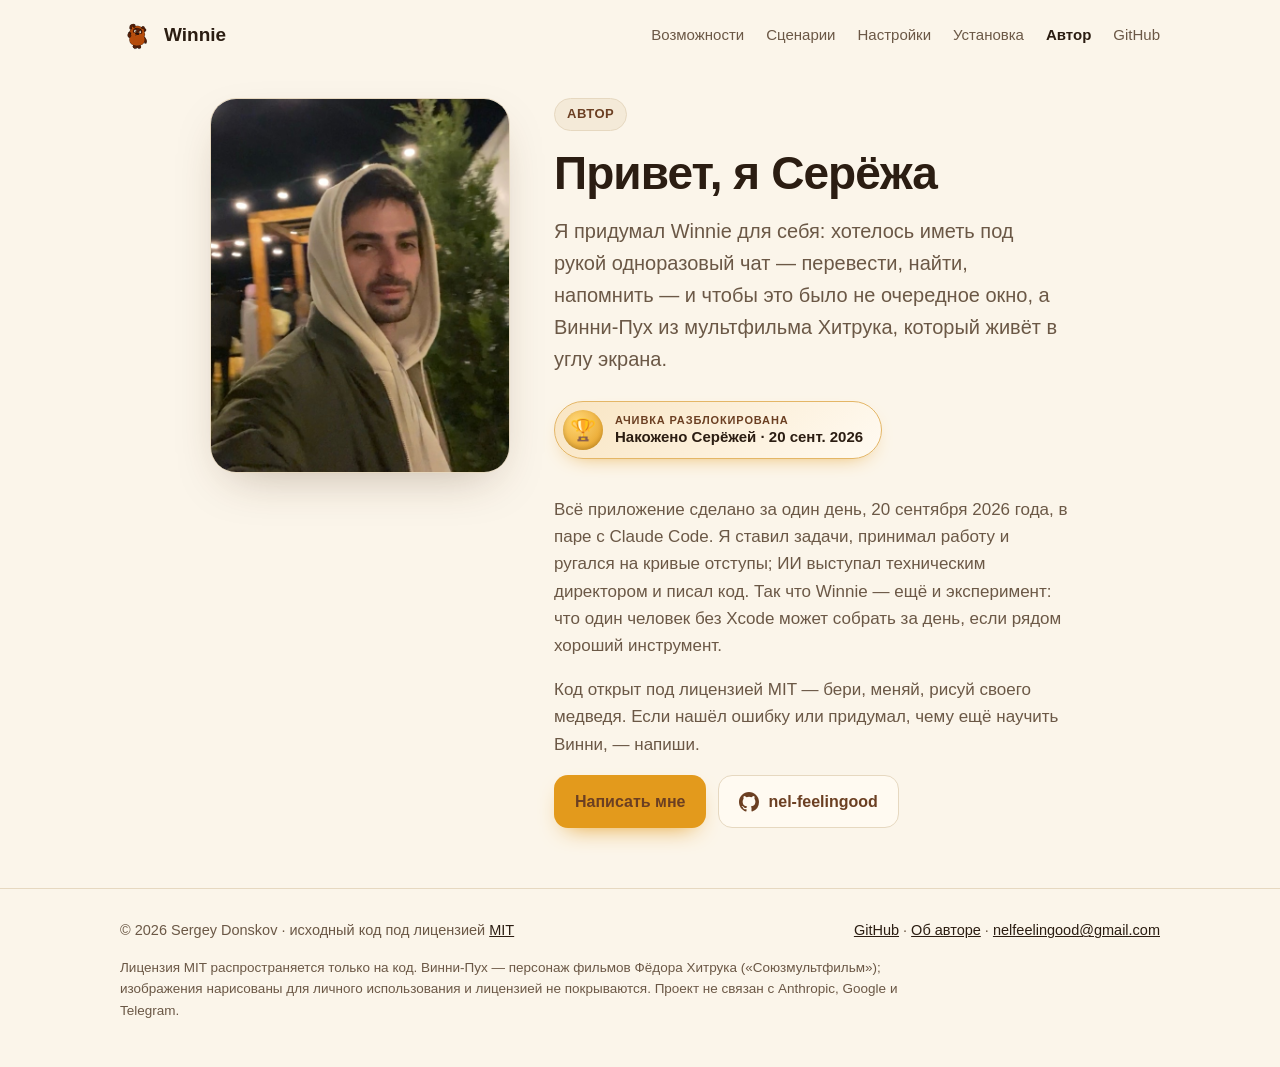
==== docs/about.html @ 2cab477e "Site: desktop scene and install prompt on the first screen; features, integrations, privacy, charact" ====
<!doctype html>
<html lang="ru">
<head>
<meta charset="utf-8">
<meta name="viewport" content="width=device-width, initial-scale=1">
<title>Об авторе — Winnie</title>
<meta name="description" content="Winnie придумал и сделал Серёжа Донсков — за один день, в паре с Claude Code.">
<meta property="og:title" content="Об авторе — Winnie">
<meta property="og:description" content="Winnie придумал и сделал Серёжа Донсков — за один день, в паре с Claude Code.">
<meta property="og:image" content="https://nel-feelingood.github.io/winnie/images/sprites/hover.png">
<meta property="og:url" content="https://nel-feelingood.github.io/winnie/about.html">
<link rel="icon" href="images/favicon.png">
<link rel="stylesheet" href="style.css">
</head>
<body>

<div class="wrap">
  <nav>
    <a class="brand" href="index.html"><img src="images/favicon.png" alt="">Winnie</a>
    <div class="nav-links">
      <a href="features.html">Возможности</a>
      <a href="usecases.html">Сценарии</a>
      <a href="settings.html">Настройки</a>
      <a href="install.html">Установка</a>
      <a href="about.html" class="on">Автор</a>
      <a href="https://github.com/nel-feelingood/winnie">GitHub</a>
    </div>
  </nav>
</div>
<main class="wrap subpage">
  <div class="author">
    <img class="author-photo" src="images/author.jpg" alt="Серёжа Донсков" width="900" height="1275">
    <div>
      <span class="eyebrow">Автор</span>
      <h1>Привет, я Серёжа</h1>
      <p class="lead">Я придумал Winnie для себя: хотелось иметь под рукой одноразовый чат — перевести, найти, напомнить —
        и чтобы это было не очередное окно, а Винни-Пух из мультфильма Хитрука, который живёт в углу экрана.</p>
      <div class="badge" title="Ачивка разблокирована">
        <span class="badge-ico" aria-hidden="true">🏆</span>
        <span class="badge-text"><small>Ачивка разблокирована</small><b>Накожено Серёжей · 20 сент. 2026</b></span>
      </div>
      <p>Всё приложение сделано за один день, 20 сентября 2026 года, в паре с Claude Code. Я ставил задачи, принимал
        работу и ругался на кривые отступы; ИИ выступал техническим директором и писал код. Так что Winnie — ещё и
        эксперимент: что один человек без Xcode может собрать за день, если рядом хороший инструмент.</p>
      <p>Код открыт под лицензией MIT — бери, меняй, рисуй своего медведя. Если нашёл ошибку или придумал, чему ещё
        научить Винни, — напиши.</p>
      <div class="cta">
        <a class="btn btn-primary" href="mailto:nelfeelingood@gmail.com?subject=Winnie">Написать мне</a>
        <a class="btn btn-ghost" href="https://github.com/nel-feelingood"><svg viewBox="0 0 16 16" aria-hidden="true"><path d="M8 0C3.58 0 0 3.58 0 8c0 3.54 2.29 6.53 5.47 7.59.4.07.55-.17.55-.38 0-.19-.01-.82-.01-1.49-2.01.37-2.53-.49-2.69-.94-.09-.23-.48-.94-.82-1.13-.28-.15-.68-.52-.01-.53.63-.01 1.08.58 1.23.82.72 1.21 1.87.87 2.33.66.07-.52.28-.87.51-1.07-1.78-.2-3.64-.89-3.64-3.95 0-.87.31-1.59.82-2.15-.08-.2-.36-1.02.08-2.12 0 0 .67-.21 2.2.82a7.4 7.4 0 0 1 4 0c1.53-1.04 2.2-.82 2.2-.82.44 1.1.16 1.92.08 2.12.51.56.82 1.27.82 2.15 0 3.07-1.87 3.75-3.65 3.95.29.25.54.73.54 1.48 0 1.07-.01 1.93-.01 2.2 0 .21.15.46.55.38A8.01 8.01 0 0 0 16 8c0-4.42-3.58-8-8-8z"/></svg>nel-feelingood</a>
      </div>
    </div>
  </div>
</main>

<footer>
  <div class="wrap">
    <div class="row">
      <span>© 2026 Sergey Donskov · исходный код под лицензией <a href="https://github.com/nel-feelingood/winnie/blob/main/LICENSE">MIT</a></span>
      <span><a href="https://github.com/nel-feelingood/winnie">GitHub</a> · <a href="about.html">Об авторе</a> · <a href="mailto:nelfeelingood@gmail.com?subject=Winnie">nelfeelingood@gmail.com</a></span>
    </div>
    <p>Лицензия MIT распространяется только на код. Винни-Пух — персонаж фильмов Фёдора Хитрука («Союзмультфильм»);
      изображения нарисованы для личного использования и лицензией не покрываются. Проект не связан с Anthropic, Google и Telegram.</p>
  </div>
</footer>
<script src="site.js"></script>
</body>
</html>
---- docs/style.css ----
:root {
  --bg: #fbf5ea;
  --bg-soft: #f4ead8;
  --card: #fffaf1;
  --ink: #2b1d12;
  --ink-soft: #6b5846;
  --line: #e6d8c0;
  --honey: #e39a1c;
  --honey-ink: #2b1d12;
  --fur: #6b3f22;
  --code-bg: #2b1d12;
  --code-ink: #f6e7cd;
  --shadow: 0 18px 50px -20px rgba(74, 44, 16, .35);
}
@media (prefers-color-scheme: dark) {
  :root {
    --bg: #1a130d;
    --bg-soft: #221910;
    --card: #261c12;
    --ink: #f6ead8;
    --ink-soft: #b9a68e;
    --line: #3a2c1d;
    --honey: #f0ab35;
    --honey-ink: #1a130d;
    --fur: #c98a55;
    --code-bg: #120d08;
    --code-ink: #f6e7cd;
    --shadow: 0 18px 50px -20px rgba(0, 0, 0, .7);
  }
}
* { box-sizing: border-box; }
html { scroll-behavior: smooth; }
body {
  margin: 0;
  background: var(--bg);
  color: var(--ink);
  font: 17px/1.6 -apple-system, BlinkMacSystemFont, "SF Pro Text", "Helvetica Neue", Arial, sans-serif;
  -webkit-font-smoothing: antialiased;
}
a { color: inherit; }
.wrap { max-width: 1080px; margin: 0 auto; padding: 0 20px; }

/* Navigation */
nav { display: flex; align-items: center; justify-content: space-between; padding: 18px 0; }
.brand { display: flex; align-items: center; gap: 10px; font-weight: 700; font-size: 19px; text-decoration: none; }
.brand img { width: 34px; height: 34px; object-fit: contain; }
.nav-links { display: flex; gap: 22px; font-size: 15px; }
.nav-links a { text-decoration: none; color: var(--ink-soft); }
.nav-links a:hover { color: var(--ink); }
@media (max-width: 640px) { .nav-links a:not(.keep) { display: none; } }

/* Hero */
.hero { display: grid; grid-template-columns: 1.15fr .85fr; gap: 30px; align-items: center; padding: 40px 0 70px; }
.eyebrow { display: inline-block; font-size: 13px; font-weight: 600; letter-spacing: .04em; text-transform: uppercase;
           color: var(--fur); background: var(--bg-soft); border: 1px solid var(--line); border-radius: 999px; padding: 5px 12px; }
h1 { font-size: clamp(36px, 6vw, 60px); line-height: 1.05; letter-spacing: -.02em; margin: 18px 0 18px; }
h1 em { font-style: normal; color: var(--honey); }
.badge { display: inline-flex; align-items: center; gap: 12px; margin: 0 0 22px; padding: 8px 18px 8px 8px; border-radius: 999px;
         background: linear-gradient(135deg, color-mix(in srgb, var(--honey) 22%, var(--card)), var(--card));
         border: 1px solid color-mix(in srgb, var(--honey) 55%, var(--line)); box-shadow: 0 8px 22px -14px var(--honey); }
.badge-ico { display: grid; place-items: center; width: 40px; height: 40px; border-radius: 50%; font-size: 21px; flex: none;
             background: radial-gradient(circle at 35% 30%, #ffd777, var(--honey)); box-shadow: inset 0 -2px 4px rgba(0, 0, 0, .18); }
.badge-text { display: flex; flex-direction: column; line-height: 1.25; }
.badge-text small { font-size: 11px; font-weight: 600; letter-spacing: .08em; text-transform: uppercase; color: var(--fur); }
.badge-text b { font-size: 15px; }
.lead { font-size: clamp(17px, 2.2vw, 20px); color: var(--ink-soft); max-width: 34em; margin: 0 0 28px; }
.cta { display: flex; flex-wrap: wrap; gap: 12px; }
.btn { display: inline-flex; align-items: center; gap: 9px; text-decoration: none; font-weight: 600; font-size: 16px;
       padding: 13px 20px; border-radius: 14px; border: 1px solid transparent; transition: transform .15s ease, box-shadow .15s ease; }
.btn:hover { transform: translateY(-1px); }
.btn-primary { background: var(--honey); color: var(--honey-ink); box-shadow: 0 10px 24px -12px var(--honey); }
.btn-ghost { border-color: var(--line); background: var(--card); }
.btn svg { width: 20px; height: 20px; fill: currentColor; flex: none; }
.note { margin-top: 16px; font-size: 14px; color: var(--ink-soft); }

.pet { position: relative; display: grid; place-items: center; min-height: 340px; }
.pet::before { content: ""; position: absolute; width: min(340px, 80%); aspect-ratio: 1; border-radius: 50%;
               background: radial-gradient(circle at 50% 45%, var(--honey) 0%, transparent 68%); opacity: .28; }
.pet img { position: relative; width: min(300px, 78%); height: auto; cursor: pointer; user-select: none;
           animation: breathe 3.6s ease-in-out infinite; transform-origin: 50% 100%; filter: drop-shadow(0 22px 22px rgba(60, 35, 10, .25)); }
.bubble { position: absolute; top: 6%; right: 2%; background: var(--card); border: 1px solid var(--line); border-radius: 16px 16px 16px 4px;
          padding: 8px 14px; font-size: 15px; box-shadow: var(--shadow); max-width: 200px; }
@keyframes breathe { 0%, 100% { transform: scale(1); } 50% { transform: scale(1.018, .985); } }
@media (prefers-reduced-motion: reduce) { .pet img { animation: none; } html { scroll-behavior: auto; } }
@media (max-width: 820px) {
  .hero { grid-template-columns: 1fr; padding-top: 10px; }
  .pet { order: -1; min-height: 260px; }
  .pet img { width: 210px; }
}

/* Sections */
section { padding: 64px 0; }
.band { background: var(--bg-soft); border-block: 1px solid var(--line); }
h2 { font-size: clamp(28px, 4vw, 38px); line-height: 1.15; letter-spacing: -.015em; margin: 0 0 10px; }
.sub { color: var(--ink-soft); margin: 0 0 36px; max-width: 40em; }

.grid { display: grid; grid-template-columns: repeat(3, 1fr); gap: 16px; }
@media (max-width: 900px) { .grid { grid-template-columns: repeat(2, 1fr); } }
@media (max-width: 600px) { .grid { grid-template-columns: 1fr; } }
.card { background: var(--card); border: 1px solid var(--line); border-radius: 20px; padding: 22px; }
.card .ico { font-size: 28px; line-height: 1; }
.card h3 { margin: 14px 0 6px; font-size: 18px; }
.card p { margin: 0; color: var(--ink-soft); font-size: 15.5px; }

.shots { display: grid; grid-template-columns: repeat(3, 1fr); gap: 22px; }
.shots figure { margin: 0; }
.shots img { width: 100%; height: auto; display: block; border-radius: 22px; border: 1px solid var(--line); box-shadow: var(--shadow); }
.shots figcaption { margin-top: 14px; font-size: 15px; color: var(--ink-soft); }
.shots figcaption b { color: var(--ink); display: block; font-size: 17px; }
@media (max-width: 760px) { .shots { grid-template-columns: 1fr; max-width: 360px; margin: 0 auto; } }

.states { display: grid; grid-template-columns: repeat(4, 1fr); gap: 14px; }
@media (max-width: 760px) { .states { grid-template-columns: repeat(2, 1fr); } }
.state { background: var(--card); border: 1px solid var(--line); border-radius: 20px; padding: 16px 12px 14px; text-align: center; }
.state img { width: 100%; max-width: 150px; height: auto; }
.state b { display: block; font-size: 15.5px; margin-top: 4px; }
.state span { font-size: 13.5px; color: var(--ink-soft); }

.install { display: grid; grid-template-columns: 1fr 1fr; gap: 34px; align-items: start; }
@media (max-width: 820px) { .install { grid-template-columns: 1fr; } }
pre { margin: 0; background: var(--code-bg); color: var(--code-ink); border-radius: 18px; padding: 20px 22px; overflow-x: auto;
      font: 14.5px/1.7 ui-monospace, SFMono-Regular, Menlo, monospace; }
pre .c { opacity: .55; }
ol.steps { margin: 0; padding-left: 1.2em; }
ol.steps li { margin-bottom: 10px; }
code { font: .92em ui-monospace, SFMono-Regular, Menlo, monospace; background: var(--bg-soft); border: 1px solid var(--line); border-radius: 6px; padding: 1px 6px; }
.band code { background: var(--card); }

ul.checks { list-style: none; margin: 0; padding: 0; display: grid; grid-template-columns: 1fr 1fr; gap: 14px 30px; }
@media (max-width: 700px) { ul.checks { grid-template-columns: 1fr; } }
ul.checks li { padding-left: 32px; position: relative; color: var(--ink-soft); }
ul.checks li::before { content: "🍯"; position: absolute; left: 0; top: 0; }
ul.checks b { color: var(--ink); }

.final { text-align: center; }
.final .cta { justify-content: center; }
.final .sub { margin-inline: auto; }

footer { border-top: 1px solid var(--line); padding: 30px 0 46px; font-size: 14.5px; color: var(--ink-soft); }
footer .row { display: flex; flex-wrap: wrap; gap: 10px 26px; justify-content: space-between; }
footer a { color: var(--ink); }
footer p { margin: 14px 0 0; font-size: 13.5px; max-width: 60em; }

/* Use cases */
.cases { display: grid; grid-template-columns: 1fr 1fr; gap: 16px; }
@media (max-width: 760px) { .cases { grid-template-columns: 1fr; } }
.case { background: var(--card); border: 1px solid var(--line); border-radius: 20px; padding: 20px 22px; }
.case h3 { margin: 0 0 12px; font-size: 17px; }
.say { background: var(--bg-soft); border: 1px solid var(--line); border-radius: 14px 14px 4px 14px; padding: 9px 14px; font-size: 15.5px; margin: 0 0 10px 12%; }
.band .say { background: var(--bg); }
.case p { margin: 0; color: var(--ink-soft); font-size: 15.5px; }

/* Guide page */
.guide { max-width: 780px; padding-bottom: 40px; }
.guide h1 { font-size: clamp(32px, 5vw, 46px); }
.guide h2 { font-size: 26px; margin: 48px 0 12px; padding-top: 8px; }
.guide h3 { font-size: 19px; margin: 28px 0 8px; }
.guide p, .guide li { color: var(--ink-soft); }
.guide b, .guide strong { color: var(--ink); }
.guide li { margin-bottom: 8px; }
.guide pre { margin: 14px 0; }
.toc { background: var(--card); border: 1px solid var(--line); border-radius: 18px; padding: 18px 22px; margin: 26px 0 0; }
.toc ol { margin: 0; padding-left: 1.3em; columns: 2; column-gap: 30px; }
@media (max-width: 600px) { .toc ol { columns: 1; } }
.toc a { text-decoration: none; color: var(--ink); }
.toc a:hover { color: var(--honey); }
.tip { background: var(--bg-soft); border: 1px solid var(--line); border-left: 4px solid var(--honey); border-radius: 12px; padding: 12px 16px; margin: 16px 0; font-size: 15.5px; color: var(--ink-soft); }
table { width: 100%; border-collapse: collapse; margin: 14px 0; font-size: 15.5px; }
th, td { text-align: left; padding: 10px 12px; border-bottom: 1px solid var(--line); vertical-align: top; color: var(--ink-soft); }
th { color: var(--ink); font-size: 14px; }
td:first-child { color: var(--ink); white-space: nowrap; }
@media (max-width: 600px) { td:first-child { white-space: normal; } }

/* Hero feature list */
.hero-features { list-style: none; margin: 0 0 28px; padding: 0; display: grid; grid-template-columns: 1fr 1fr; gap: 10px 24px; font-size: 15.5px; color: var(--ink-soft); }
.hero-features li { padding-left: 26px; position: relative; }
.hero-features li::before { content: ""; position: absolute; left: 0; top: .42em; width: 14px; height: 14px; border-radius: 50%;
                            background: var(--honey); box-shadow: inset 0 0 0 4px var(--bg); outline: 1.5px solid var(--honey); }
.hero-features b { color: var(--ink); }
@media (max-width: 560px) { .hero-features { grid-template-columns: 1fr; } }
.lead { margin-bottom: 22px; }

/* Install prompt */
.way { display: flex; align-items: center; gap: 12px; font-size: 20px; margin: 34px 0 6px; }
.way span { display: grid; place-items: center; width: 30px; height: 30px; border-radius: 50%; background: var(--honey); color: var(--honey-ink); font-size: 15px; flex: none; }
.way-sub { margin: 0 0 16px; color: var(--ink-soft); max-width: 44em; }
.way + .install { margin-top: 16px; }
.prompt { border-radius: 18px; overflow: hidden; border: 1px solid color-mix(in srgb, var(--honey) 45%, var(--line)); background: var(--code-bg); margin: 14px 0; }
.prompt-head { display: flex; align-items: center; justify-content: space-between; gap: 12px; padding: 10px 12px 10px 20px;
               color: var(--code-ink); font-size: 13px; font-weight: 600; letter-spacing: .06em; text-transform: uppercase;
               border-bottom: 1px solid rgba(255, 255, 255, .1); }
.prompt pre { border-radius: 0; white-space: pre-wrap; overflow-wrap: anywhere; font-family: inherit; font-size: 15px; line-height: 1.6; margin: 0; }
.guide .prompt pre { margin: 0; }
.copy { font: inherit; font-size: 14px; font-weight: 600; letter-spacing: 0; text-transform: none; cursor: pointer; border: 0; border-radius: 10px;
        padding: 8px 14px; background: var(--honey); color: var(--honey-ink); white-space: nowrap; }
.copy:hover { filter: brightness(1.06); }

button.btn { font-family: inherit; cursor: pointer; }
.cta-hint { margin: 14px 0 0; font-size: 14.5px; color: var(--ink-soft); max-width: 36em; }
.cta-hint + .note { margin-top: 10px; }

/* The talking hero bear */
.bubble { max-width: 230px; line-height: 1.4; padding: 10px 15px; top: 2%; }
.bubble.pop { animation: pop .28s ease-out; }
@keyframes pop { from { opacity: 0; transform: translateY(6px) scale(.96); } to { opacity: 1; transform: none; } }
@media (prefers-reduced-motion: reduce) { .bubble.pop { animation: none; } }
@media (max-width: 820px) { .pet { min-height: 300px; align-items: end; } .bubble { right: 0; top: 0; max-width: 210px; } }
@media (max-width: 420px) { .eyebrow { font-size: 11px; letter-spacing: .02em; padding-inline: 10px; } }

/* ---------- Site v2: multi-page navigation ---------- */
.nav-links a.on { color: var(--ink); font-weight: 600; }
@media (max-width: 760px) {
  nav { flex-direction: column; align-items: flex-start; gap: 10px; padding-bottom: 8px; }
  .nav-links { width: 100%; overflow-x: auto; gap: 18px; padding-bottom: 6px; scrollbar-width: none; }
  .nav-links::-webkit-scrollbar { display: none; }
  .nav-links a, .nav-links a:not(.keep) { display: inline; white-space: nowrap; }
}

/* ---------- Hero: text, requirements, compact prompt, desktop scene ---------- */
.hero { grid-template-columns: 1fr 1.05fr; gap: 44px; align-items: center; padding: 26px 0 64px; }
.hero h1 { font-size: clamp(32px, 4.6vw, 50px); margin: 16px 0 16px; }
.hero .lead { font-size: 17.5px; margin-bottom: 16px; }
.reqs { list-style: none; display: flex; flex-wrap: wrap; gap: 8px; margin: 0 0 22px; padding: 0; }
.reqs li { font-size: 13.5px; color: var(--ink-soft); background: var(--bg-soft); border: 1px solid var(--line); border-radius: 999px; padding: 4px 12px; }
.prompt-intro { margin: 0 0 10px; font-size: 15.5px; color: var(--ink-soft); }
.prompt-intro b { color: var(--ink); }
.prompt-compact { margin: 0; }
.prompt-compact .prompt-head { padding: 8px 10px 8px 16px; font-size: 12px; }
.prompt-compact pre { max-height: 132px; overflow-y: auto; padding: 14px 16px; white-space: pre-wrap;
                      font: 12.5px/1.6 ui-monospace, SFMono-Regular, Menlo, monospace; color: #a99b88; scrollbar-width: thin; }
.prompt-compact pre:focus-visible { outline: 2px solid var(--honey); outline-offset: -2px; }
@media (max-width: 900px) { .hero { grid-template-columns: 1fr; gap: 34px; } }

.scene { position: relative; aspect-ratio: 4 / 3.15; border-radius: 22px; overflow: hidden; container-type: inline-size;
         border: 1px solid var(--line); box-shadow: var(--shadow);
         background: radial-gradient(120% 90% at 20% 10%, #5b7cfa 0%, transparent 60%), radial-gradient(90% 80% at 90% 90%, #f0ab35 0%, transparent 55%), linear-gradient(160deg, #2a3a8f, #3b2a6b 60%, #5a2f4a); }
.menubar { position: absolute; inset: 0 0 auto 0; height: 5.2cqw; display: flex; justify-content: space-between; align-items: center; padding: 0 2.4cqw;
           font-size: 2.3cqw; color: #fff; background: rgba(20, 20, 40, .35); backdrop-filter: blur(8px); }
.menubar span { display: flex; align-items: center; gap: 2cqw; word-spacing: 1.6cqw; }
.menubar img { width: 3.4cqw; height: 3.4cqw; object-fit: contain; }
.win { position: absolute; left: 5%; top: 14%; width: 56%; height: 58%; border-radius: 2cqw; overflow: hidden; background: #f4f1ec; box-shadow: 0 3cqw 6cqw -2cqw rgba(0, 0, 0, .5); }
.win-bar { height: 5cqw; background: #e4dfd7; display: flex; align-items: center; gap: 1.2cqw; padding-left: 2cqw; }
.win-bar i { width: 1.9cqw; height: 1.9cqw; border-radius: 50%; background: #ff5f57; }
.win-bar i:nth-child(2) { background: #febc2e; } .win-bar i:nth-child(3) { background: #28c840; }
.win-body { padding: 4cqw; display: grid; gap: 2.4cqw; }
.win-body u { display: block; height: 1.8cqw; border-radius: 1cqw; background: #d9d2c6; }
.panel { position: absolute; right: 3.5%; bottom: 27%; height: 65%; width: auto; border-radius: 2.4cqw; box-shadow: 0 4cqw 8cqw -2cqw rgba(0, 0, 0, .65); }
.scene-pet { position: absolute; right: 1.5%; bottom: 1.5%; width: 19%; height: auto; cursor: pointer; user-select: none;
             filter: drop-shadow(0 1.5cqw 1.5cqw rgba(0, 0, 0, .35)); animation: breathe 3.6s ease-in-out infinite; transform-origin: 50% 100%; }
.scene-bubble { position: absolute; z-index: 2; right: 21.5%; bottom: 6%; max-width: 40%; background: #fffaf1; color: #2b1d12; border-radius: 2.6cqw 2.6cqw .8cqw 2.6cqw;
                padding: 1.6cqw 2.4cqw; font-size: clamp(11px, 2.7cqw, 15px); line-height: 1.35; box-shadow: 0 2cqw 4cqw -1cqw rgba(0, 0, 0, .5); }
.scene-bubble.pop { animation: pop .28s ease-out; }
.dock { position: absolute; left: 5%; bottom: 2.5%; display: flex; gap: 1.5cqw; padding: 1.4cqw; border-radius: 3cqw; background: rgba(255, 255, 255, .22); backdrop-filter: blur(8px); }
.dock i { width: 4.4cqw; height: 4.4cqw; border-radius: 1.4cqw; background: linear-gradient(160deg, #fff, #cfd6ff); opacity: .9; }
.dock i:nth-child(2) { background: linear-gradient(160deg, #ffd777, #f08a35); } .dock i:nth-child(3) { background: linear-gradient(160deg, #7be0a5, #2a9d6a); }
.dock i:nth-child(4) { background: linear-gradient(160deg, #7cc4ff, #2f6fe0); } .dock i:nth-child(5) { background: linear-gradient(160deg, #ff9db0, #d94a6a); }
@media (prefers-reduced-motion: reduce) { .scene-pet { animation: none; } .scene-bubble.pop { animation: none; } }

/* ---------- Sections ---------- */
.more { margin: 26px 0 0; font-size: 15.5px; }
.more a, .subpage a, .fine a, .cta-hint a { color: var(--fur); text-underline-offset: 3px; }
.fine { font-size: 14.5px; color: var(--ink-soft); }

.dreamer { display: grid; grid-template-columns: 200px 1fr 200px 1fr; gap: 22px 26px; align-items: center; background: var(--card); border: 1px solid var(--line);
           border-radius: 24px; padding: 26px; margin-bottom: 16px; }
.dreamer h3 { margin: 0 0 8px; font-size: 20px; }
.dreamer p { margin: 0 0 10px; color: var(--ink-soft); font-size: 15.5px; }
.dreamer-pet { position: relative; }
.dreamer-pet img { width: 100%; height: auto; display: block; }
.dream-row { font-size: 22px; letter-spacing: 2px; }
.dreams { position: absolute; inset: 0; pointer-events: none; }
.dreams span { position: absolute; top: 22%; font-size: 30px; opacity: 0; animation: dream 3s ease-out forwards; }
.dreams.still span { animation: none; opacity: 1; top: 0; }
@keyframes dream { 0% { opacity: 0; transform: translateY(10px) scale(.6); } 20% { opacity: 1; } 75% { opacity: 1; } 100% { opacity: 0; transform: translateY(-64px) scale(1.15); } }
@media (max-width: 980px) { .dreamer { grid-template-columns: 160px 1fr; } }
@media (max-width: 520px) { .dreamer { grid-template-columns: 1fr; text-align: center; } .dreamer-pet { max-width: 190px; margin: 0 auto; } }
.states-6 { grid-template-columns: repeat(6, 1fr); }
@media (max-width: 980px) { .states-6 { grid-template-columns: repeat(3, 1fr); } }
@media (max-width: 520px) { .states-6 { grid-template-columns: repeat(2, 1fr); } }

/* ---------- Contact form ---------- */
.contact { display: grid; grid-template-columns: 1fr 1.1fr; gap: 40px; align-items: start; }
@media (max-width: 820px) { .contact { grid-template-columns: 1fr; gap: 20px; } }
.form { display: grid; gap: 14px; background: var(--card); border: 1px solid var(--line); border-radius: 22px; padding: 24px; }
.form label { display: grid; gap: 6px; font-size: 14px; font-weight: 600; color: var(--ink-soft); }
.form input, .form select, .form textarea { font: inherit; font-size: 16px; font-weight: 400; color: var(--ink); background: var(--bg); border: 1px solid var(--line);
                                            border-radius: 12px; padding: 11px 13px; width: 100%; }
.form textarea { resize: vertical; min-height: 120px; }
.form input:focus, .form select:focus, .form textarea:focus { outline: 2px solid var(--honey); outline-offset: 1px; border-color: transparent; }
.form .btn { justify-self: start; justify-content: center; }

/* ---------- Sub-pages ---------- */
.subpage { max-width: 900px; padding-top: 18px; padding-bottom: 60px; }
.subpage h1 { font-size: clamp(32px, 5vw, 46px); }
.subpage h2 { font-size: 25px; margin: 46px 0 12px; }
.subpage .block ul { margin: 0; padding-left: 1.2em; }
.subpage li, .subpage p { color: var(--ink-soft); }
.subpage li { margin-bottom: 8px; }
.subpage .shots { margin: 34px 0 10px; }
.subpage .cases { margin-top: 30px; }
.subpage .say { background: var(--bg-soft); }
.next { display: flex; flex-wrap: wrap; gap: 12px; margin-top: 50px; padding-top: 30px; border-top: 1px solid var(--line); }
.author { display: grid; grid-template-columns: 300px 1fr; gap: 44px; align-items: start; padding-top: 10px; }
.author-photo { width: 100%; height: auto; aspect-ratio: 4 / 5; object-fit: cover; object-position: 50% 30%; border-radius: 26px; border: 1px solid var(--line); box-shadow: var(--shadow); }
.author .badge { margin: 4px 0 20px; }
@media (max-width: 760px) { .author { grid-template-columns: 1fr; gap: 24px; } .author-photo { max-width: 280px; } }
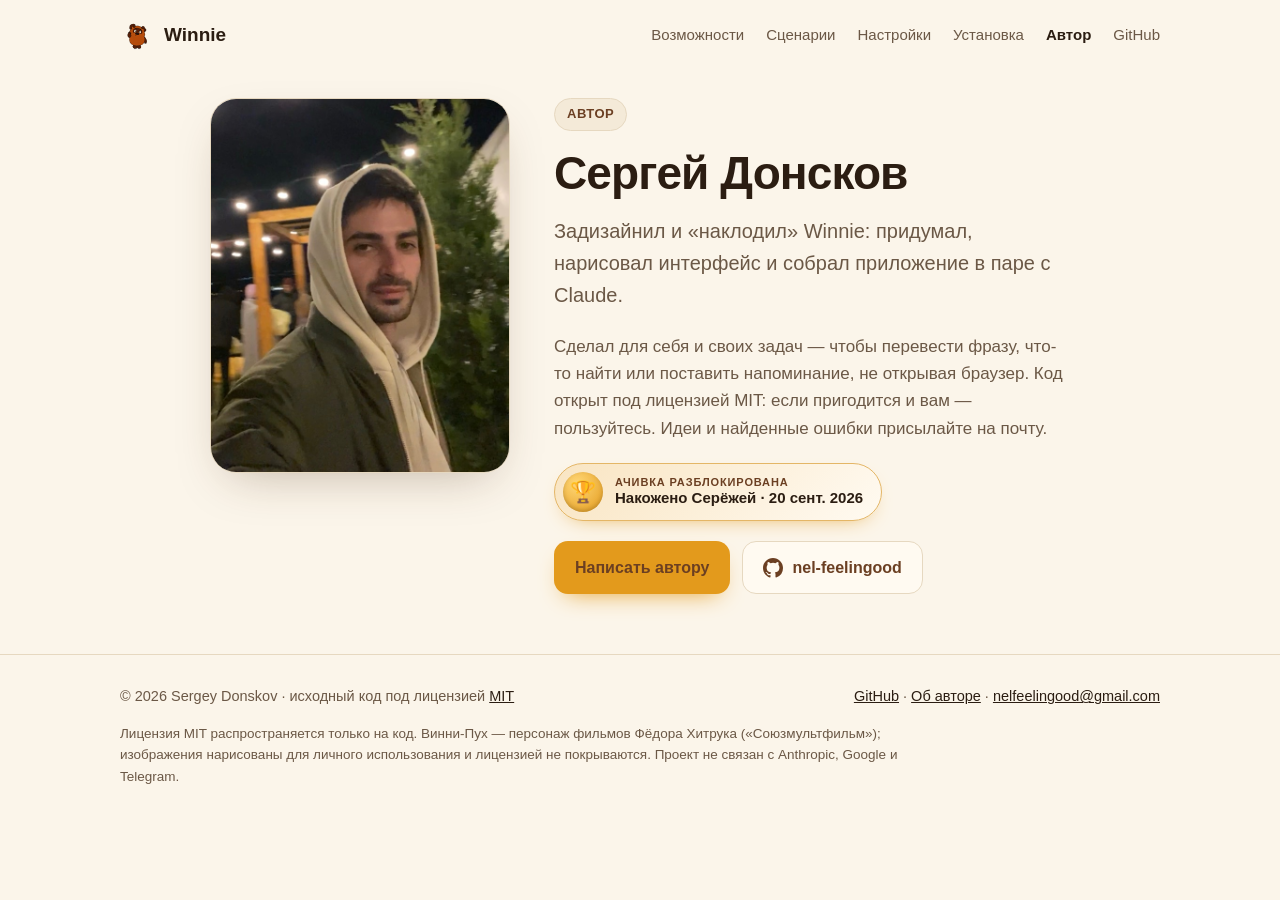
==== commit d8a585ae: "About page: short author note Co-Authored-By: Claude Fable 5.1 <noreply@anthropic.com>" ====
--- a/docs/about.html
+++ b/docs/about.html
@@ -4,9 +4,9 @@
 <meta charset="utf-8">
 <meta name="viewport" content="width=device-width, initial-scale=1">
 <title>Об авторе — Winnie</title>
-<meta name="description" content="Winnie придумал и сделал Серёжа Донсков — за один день, в паре с Claude Code.">
+<meta name="description" content="Winnie задизайнил и собрал в паре с Claude Сергей Донсков — для себя и своих задач.">
 <meta property="og:title" content="Об авторе — Winnie">
-<meta property="og:description" content="Winnie придумал и сделал Серёжа Донсков — за один день, в паре с Claude Code.">
+<meta property="og:description" content="Winnie задизайнил и собрал в паре с Claude Сергей Донсков — для себя и своих задач.">
 <meta property="og:image" content="https://nel-feelingood.github.io/winnie/images/sprites/hover.png">
 <meta property="og:url" content="https://nel-feelingood.github.io/winnie/about.html">
 <link rel="icon" href="images/favicon.png">
@@ -29,23 +29,19 @@
 </div>
 <main class="wrap subpage">
   <div class="author">
-    <img class="author-photo" src="images/author.jpg" alt="Серёжа Донсков" width="900" height="1275">
+    <img class="author-photo" src="images/author.jpg" alt="Сергей Донсков" width="900" height="1275">
     <div>
       <span class="eyebrow">Автор</span>
-      <h1>Привет, я Серёжа</h1>
-      <p class="lead">Я придумал Winnie для себя: хотелось иметь под рукой одноразовый чат — перевести, найти, напомнить —
-        и чтобы это было не очередное окно, а Винни-Пух из мультфильма Хитрука, который живёт в углу экрана.</p>
+      <h1>Сергей Донсков</h1>
+      <p class="lead">Задизайнил и «наклодил» Winnie: придумал, нарисовал интерфейс и собрал приложение в паре с Claude.</p>
+      <p>Сделал для себя и своих задач — чтобы перевести фразу, что-то найти или поставить напоминание, не открывая
+        браузер. Код открыт под лицензией MIT: если пригодится и вам — пользуйтесь. Идеи и найденные ошибки присылайте на почту.</p>
       <div class="badge" title="Ачивка разблокирована">
         <span class="badge-ico" aria-hidden="true">🏆</span>
         <span class="badge-text"><small>Ачивка разблокирована</small><b>Накожено Серёжей · 20 сент. 2026</b></span>
       </div>
-      <p>Всё приложение сделано за один день, 20 сентября 2026 года, в паре с Claude Code. Я ставил задачи, принимал
-        работу и ругался на кривые отступы; ИИ выступал техническим директором и писал код. Так что Winnie — ещё и
-        эксперимент: что один человек без Xcode может собрать за день, если рядом хороший инструмент.</p>
-      <p>Код открыт под лицензией MIT — бери, меняй, рисуй своего медведя. Если нашёл ошибку или придумал, чему ещё
-        научить Винни, — напиши.</p>
       <div class="cta">
-        <a class="btn btn-primary" href="mailto:nelfeelingood@gmail.com?subject=Winnie">Написать мне</a>
+        <a class="btn btn-primary" href="mailto:nelfeelingood@gmail.com?subject=Winnie">Написать автору</a>
         <a class="btn btn-ghost" href="https://github.com/nel-feelingood"><svg viewBox="0 0 16 16" aria-hidden="true"><path d="M8 0C3.58 0 0 3.58 0 8c0 3.54 2.29 6.53 5.47 7.59.4.07.55-.17.55-.38 0-.19-.01-.82-.01-1.49-2.01.37-2.53-.49-2.69-.94-.09-.23-.48-.94-.82-1.13-.28-.15-.68-.52-.01-.53.63-.01 1.08.58 1.23.82.72 1.21 1.87.87 2.33.66.07-.52.28-.87.51-1.07-1.78-.2-3.64-.89-3.64-3.95 0-.87.31-1.59.82-2.15-.08-.2-.36-1.02.08-2.12 0 0 .67-.21 2.2.82a7.4 7.4 0 0 1 4 0c1.53-1.04 2.2-.82 2.2-.82.44 1.1.16 1.92.08 2.12.51.56.82 1.27.82 2.15 0 3.07-1.87 3.75-3.65 3.95.29.25.54.73.54 1.48 0 1.07-.01 1.93-.01 2.2 0 .21.15.46.55.38A8.01 8.01 0 0 0 16 8c0-4.42-3.58-8-8-8z"/></svg>nel-feelingood</a>
       </div>
     </div>
--- a/docs/style.css
+++ b/docs/style.css
@@ -304,3 +304,4 @@
 .author-photo { width: 100%; height: auto; aspect-ratio: 4 / 5; object-fit: cover; object-position: 50% 30%; border-radius: 26px; border: 1px solid var(--line); box-shadow: var(--shadow); }
 .author .badge { margin: 4px 0 20px; }
 @media (max-width: 760px) { .author { grid-template-columns: 1fr; gap: 24px; } .author-photo { max-width: 280px; } }
+.guide .prompt pre { max-height: 420px; overflow-y: auto; scrollbar-width: thin; }
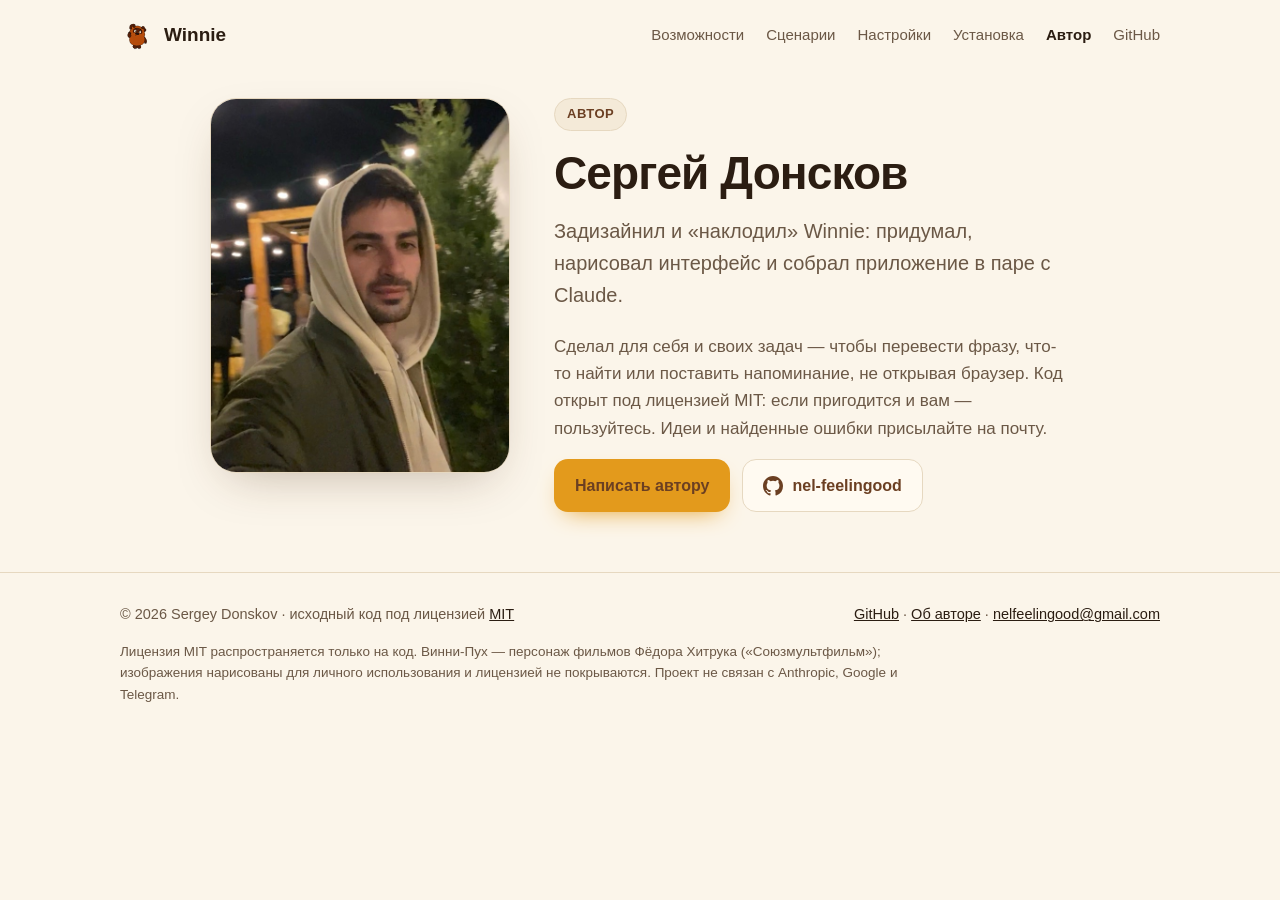
==== commit 53449e6a: "Install page: Quick and Manual tabs; author page without the badge Co-Authored-By: Claude Fable 5.1 " ====
--- a/docs/about.html
+++ b/docs/about.html
@@ -36,10 +36,6 @@
       <p class="lead">Задизайнил и «наклодил» Winnie: придумал, нарисовал интерфейс и собрал приложение в паре с Claude.</p>
       <p>Сделал для себя и своих задач — чтобы перевести фразу, что-то найти или поставить напоминание, не открывая
         браузер. Код открыт под лицензией MIT: если пригодится и вам — пользуйтесь. Идеи и найденные ошибки присылайте на почту.</p>
-      <div class="badge" title="Ачивка разблокирована">
-        <span class="badge-ico" aria-hidden="true">🏆</span>
-        <span class="badge-text"><small>Ачивка разблокирована</small><b>Накожено Серёжей · 20 сент. 2026</b></span>
-      </div>
       <div class="cta">
         <a class="btn btn-primary" href="mailto:nelfeelingood@gmail.com?subject=Winnie">Написать автору</a>
         <a class="btn btn-ghost" href="https://github.com/nel-feelingood"><svg viewBox="0 0 16 16" aria-hidden="true"><path d="M8 0C3.58 0 0 3.58 0 8c0 3.54 2.29 6.53 5.47 7.59.4.07.55-.17.55-.38 0-.19-.01-.82-.01-1.49-2.01.37-2.53-.49-2.69-.94-.09-.23-.48-.94-.82-1.13-.28-.15-.68-.52-.01-.53.63-.01 1.08.58 1.23.82.72 1.21 1.87.87 2.33.66.07-.52.28-.87.51-1.07-1.78-.2-3.64-.89-3.64-3.95 0-.87.31-1.59.82-2.15-.08-.2-.36-1.02.08-2.12 0 0 .67-.21 2.2.82a7.4 7.4 0 0 1 4 0c1.53-1.04 2.2-.82 2.2-.82.44 1.1.16 1.92.08 2.12.51.56.82 1.27.82 2.15 0 3.07-1.87 3.75-3.65 3.95.29.25.54.73.54 1.48 0 1.07-.01 1.93-.01 2.2 0 .21.15.46.55.38A8.01 8.01 0 0 0 16 8c0-4.42-3.58-8-8-8z"/></svg>nel-feelingood</a>
--- a/docs/style.css
+++ b/docs/style.css
@@ -305,3 +305,13 @@
 .author .badge { margin: 4px 0 20px; }
 @media (max-width: 760px) { .author { grid-template-columns: 1fr; gap: 24px; } .author-photo { max-width: 280px; } }
 .guide .prompt pre { max-height: 420px; overflow-y: auto; scrollbar-width: thin; }
+
+/* ---------- Tabs (installation page) ---------- */
+.tabs { display: inline-flex; gap: 4px; padding: 4px; margin: 28px 0 8px; border-radius: 999px; background: var(--bg-soft); border: 1px solid var(--line); max-width: 100%; }
+.tabs button { font: inherit; font-size: 15.5px; font-weight: 600; cursor: pointer; border: 0; border-radius: 999px; padding: 9px 18px; background: transparent; color: var(--ink-soft); white-space: nowrap; }
+.tabs button[aria-selected="true"] { background: var(--honey); color: var(--honey-ink); }
+.tabs button:focus-visible { outline: 2px solid var(--honey); outline-offset: 2px; }
+.tab-panel[hidden] { display: none; }
+.tab-panel > p:first-child { margin-top: 18px; }
+@media (max-width: 420px) { .tabs button { padding: 9px 13px; font-size: 14.5px; } }
+.tab-panel { padding: 0; }
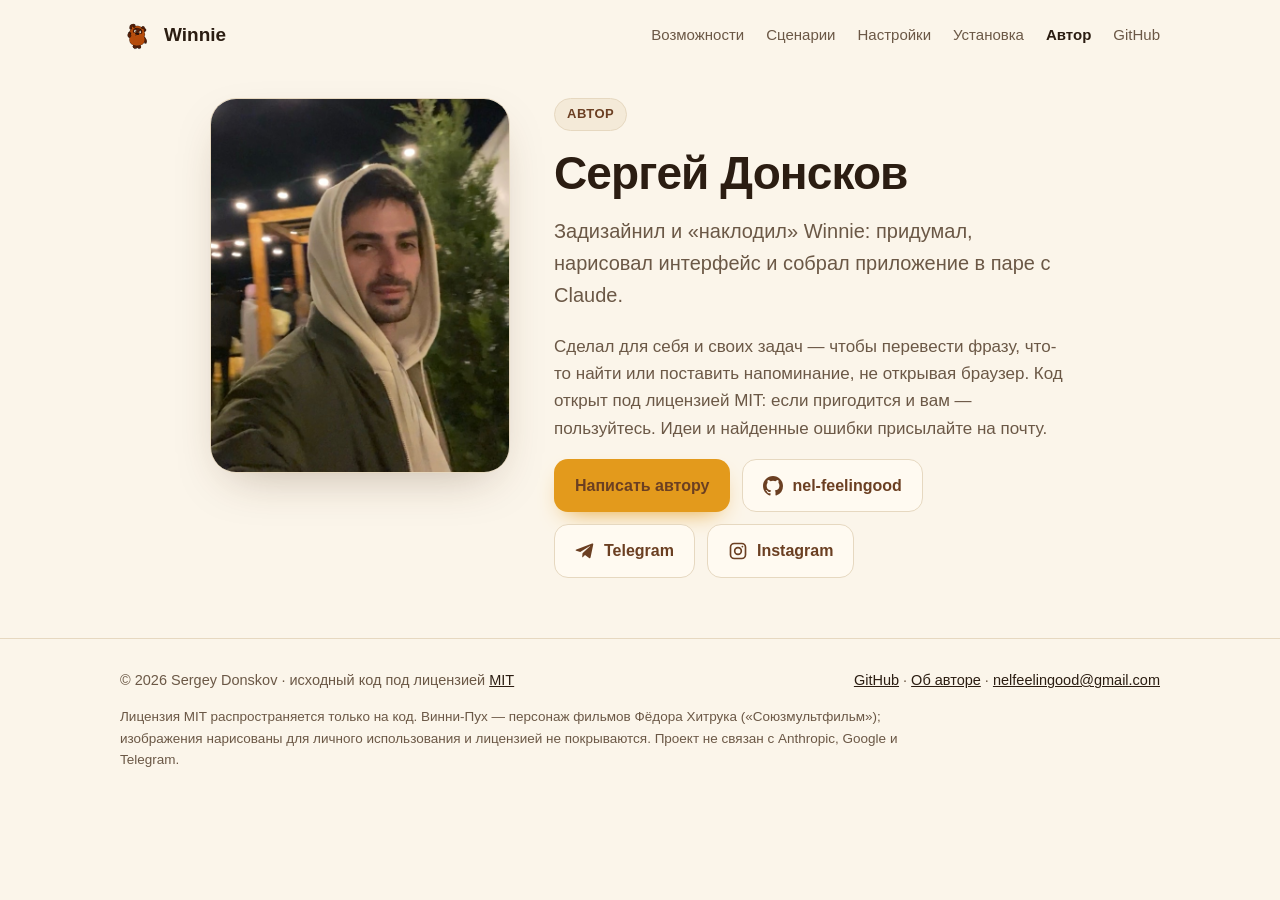
==== commit af28b246: "Author contacts: Telegram and Instagram Co-Authored-By: Claude Fable 5.1 <noreply@anthropic.com>" ====
--- a/docs/about.html
+++ b/docs/about.html
@@ -39,6 +39,8 @@
       <div class="cta">
         <a class="btn btn-primary" href="mailto:nelfeelingood@gmail.com?subject=Winnie">Написать автору</a>
         <a class="btn btn-ghost" href="https://github.com/nel-feelingood"><svg viewBox="0 0 16 16" aria-hidden="true"><path d="M8 0C3.58 0 0 3.58 0 8c0 3.54 2.29 6.53 5.47 7.59.4.07.55-.17.55-.38 0-.19-.01-.82-.01-1.49-2.01.37-2.53-.49-2.69-.94-.09-.23-.48-.94-.82-1.13-.28-.15-.68-.52-.01-.53.63-.01 1.08.58 1.23.82.72 1.21 1.87.87 2.33.66.07-.52.28-.87.51-1.07-1.78-.2-3.64-.89-3.64-3.95 0-.87.31-1.59.82-2.15-.08-.2-.36-1.02.08-2.12 0 0 .67-.21 2.2.82a7.4 7.4 0 0 1 4 0c1.53-1.04 2.2-.82 2.2-.82.44 1.1.16 1.92.08 2.12.51.56.82 1.27.82 2.15 0 3.07-1.87 3.75-3.65 3.95.29.25.54.73.54 1.48 0 1.07-.01 1.93-.01 2.2 0 .21.15.46.55.38A8.01 8.01 0 0 0 16 8c0-4.42-3.58-8-8-8z"/></svg>nel-feelingood</a>
+        <a class="btn btn-ghost" href="https://t.me/otetslsd" rel="me"><svg viewBox="0 0 24 24" aria-hidden="true"><path d="M21.9 4.3 18.7 19.6c-.2 1.1-.9 1.3-1.8.8l-4.9-3.6-2.4 2.3c-.3.3-.5.5-1 .5l.4-5 9-8.200c.4-.35-.1-.55-.6-.2L6.300 13.300 1.500 11.800c-1-.3-1.100-1 .2-1.500L20.500 3c.9-.3 1.700.2 1.400 1.300z"/></svg>Telegram</a>
+        <a class="btn btn-ghost" href="https://www.instagram.com/interrobong/" rel="me"><svg viewBox="0 0 24 24" aria-hidden="true"><path d="M7.500 2h9A5.500 5.500 0 0 1 22 7.500v9a5.500 5.500 0 0 1-5.500 5.500h-9A5.500 5.500 0 0 1 2 16.500v-9A5.500 5.500 0 0 1 7.500 2zm0 2A3.500 3.500 0 0 0 4 7.500v9A3.500 3.500 0 0 0 7.500 20h9a3.500 3.500 0 0 0 3.500-3.500v-9A3.500 3.500 0 0 0 16.500 4h-9zM12 7a5 5 0 1 1 0 10 5 5 0 0 1 0-10zm0 2a3 3 0 1 0 0 6 3 3 0 0 0 0-6zm5.300-3.400a1.100 1.100 0 1 1 0 2.200 1.100 1.100 0 0 1 0-2.200z"/></svg>Instagram</a>
       </div>
     </div>
   </div>
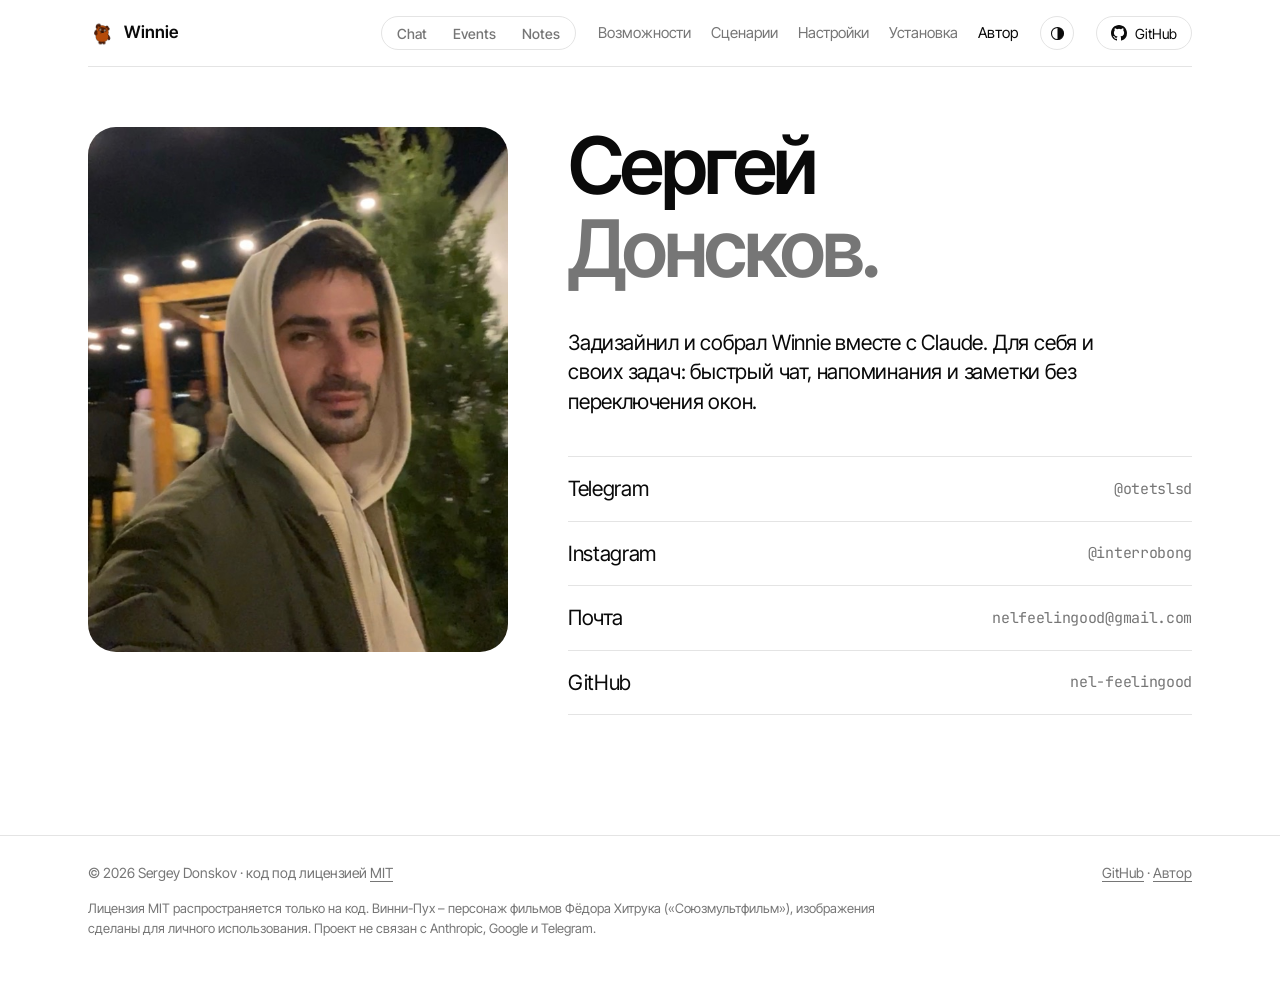
==== commit 73658c80: "Site v2: all pages in the new system – Chat, Events, Notes, features, use cases, settings, installat" ====
--- a/docs/about.html
+++ b/docs/about.html
@@ -1,61 +1,67 @@
 <!doctype html>
-<html lang="ru">
+<html lang="ru" data-theme="light">
 <head>
 <meta charset="utf-8">
 <meta name="viewport" content="width=device-width, initial-scale=1">
-<title>Об авторе — Winnie</title>
-<meta name="description" content="Winnie задизайнил и собрал в паре с Claude Сергей Донсков — для себя и своих задач.">
-<meta property="og:title" content="Об авторе — Winnie">
-<meta property="og:description" content="Winnie задизайнил и собрал в паре с Claude Сергей Донсков — для себя и своих задач.">
+<title>Автор – Winnie</title>
+<meta name="description" content="Winnie задизайнил и собрал вместе с Claude Сергей Донсков.">
+<meta property="og:title" content="Автор – Winnie">
+<meta property="og:description" content="Winnie задизайнил и собрал вместе с Claude Сергей Донсков.">
 <meta property="og:image" content="https://nel-feelingood.github.io/winnie/images/sprites/hover.png">
 <meta property="og:url" content="https://nel-feelingood.github.io/winnie/about.html">
 <link rel="icon" href="images/favicon.png">
+<script>/* Theme before first paint: saved choice, otherwise the system's. */
+(function(){var t=null;try{t=localStorage.getItem('theme')}catch(e){}if(t!=='light'&&t!=='dark')t=matchMedia('(prefers-color-scheme: dark)').matches?'dark':'light';document.documentElement.dataset.theme=t})()</script>
+<link rel="preconnect" href="https://fonts.googleapis.com"><link rel="preconnect" href="https://fonts.gstatic.com" crossorigin>
+<link href="https://fonts.googleapis.com/css2?family=Inter+Tight:wght@400;500;600;700&family=JetBrains+Mono:wght@400;500&display=swap" rel="stylesheet">
 <link rel="stylesheet" href="style.css">
 </head>
 <body>
+<div class="w">
+  <header class="top">
+    <a class="brand" href="index.html"><img src="images/favicon.png" alt="">Winnie</a>
+    <nav class="seg compact" aria-label="Вкладки приложения"><a href="chat.html">Chat</a><a href="events.html">Events</a><a href="notes.html">Notes</a></nav>
+    <nav class="top-links"><a href="features.html">Возможности</a><a href="usecases.html">Сценарии</a><a href="settings.html">Настройки</a><a href="install.html">Установка</a><a href="about.html" class="on">Автор</a></nav>
+    <button class="pill icon" id="theme" type="button" aria-label="Тема: как в системе"></button>
+    <a class="pill gh" href="https://github.com/nel-feelingood/winnie"><svg viewBox="0 0 16 16" aria-hidden="true"><path d="M8 0C3.58 0 0 3.58 0 8c0 3.54 2.29 6.53 5.47 7.59.4.07.55-.17.55-.38 0-.19-.01-.82-.01-1.49-2.01.37-2.53-.49-2.69-.94-.09-.23-.48-.94-.82-1.13-.28-.15-.68-.52-.01-.53.63-.01 1.08.58 1.23.82.72 1.21 1.87.87 2.33.66.07-.52.28-.87.51-1.07-1.78-.2-3.64-.89-3.64-3.95 0-.87.31-1.59.82-2.15-.08-.2-.36-1.02.08-2.12 0 0 .67-.21 2.2.82a7.4 7.4 0 0 1 4 0c1.53-1.04 2.2-.82 2.2-.82.44 1.1.16 1.92.08 2.12.51.56.82 1.27.82 2.15 0 3.07-1.87 3.75-3.65 3.95.29.25.54.73.54 1.48 0 1.07-.01 1.93-.01 2.2 0 .21.15.46.55.38A8.01 8.01 0 0 0 16 8c0-4.42-3.58-8-8-8z"/></svg>GitHub</a>
+    <button class="pill icon" id="burger" type="button" aria-label="Меню" aria-expanded="false" aria-controls="drawer"><svg viewBox="0 0 24 24" aria-hidden="true"><path d="M4 8h16M4 16h16"/></svg></button>
+  </header>
+</div>
 
-<div class="wrap">
-  <nav>
-    <a class="brand" href="index.html"><img src="images/favicon.png" alt="">Winnie</a>
-    <div class="nav-links">
-      <a href="features.html">Возможности</a>
-      <a href="usecases.html">Сценарии</a>
-      <a href="settings.html">Настройки</a>
-      <a href="install.html">Установка</a>
-      <a href="about.html" class="on">Автор</a>
-      <a href="https://github.com/nel-feelingood/winnie">GitHub</a>
-    </div>
+<div class="drawer" id="drawer" hidden>
+  <div class="drawer-back" data-close></div>
+  <nav class="drawer-panel" aria-label="Меню">
+    <button class="pill icon" type="button" data-close aria-label="Закрыть меню"><svg viewBox="0 0 24 24" aria-hidden="true"><path d="M6 6l12 12M18 6L6 18"/></svg></button>
+    <p class="drawer-label">Вкладки приложения</p>
+    <a href="chat.html">Chat</a><a href="events.html">Events</a><a href="notes.html">Notes</a>
+    <p class="drawer-label">Сайт</p>
+    <a href="features.html">Возможности</a><a href="usecases.html">Сценарии</a><a href="settings.html">Настройки</a><a href="install.html">Установка</a><a href="about.html">Автор</a>
+    <a href="https://github.com/nel-feelingood/winnie">GitHub</a>
   </nav>
 </div>
-<main class="wrap subpage">
+
+<div class="w">
   <div class="author">
     <img class="author-photo" src="images/author.jpg" alt="Сергей Донсков" width="900" height="1275">
     <div>
-      <span class="eyebrow">Автор</span>
-      <h1>Сергей Донсков</h1>
-      <p class="lead">Задизайнил и «наклодил» Winnie: придумал, нарисовал интерфейс и собрал приложение в паре с Claude.</p>
-      <p>Сделал для себя и своих задач — чтобы перевести фразу, что-то найти или поставить напоминание, не открывая
-        браузер. Код открыт под лицензией MIT: если пригодится и вам — пользуйтесь. Идеи и найденные ошибки присылайте на почту.</p>
-      <div class="cta">
-        <a class="btn btn-primary" href="mailto:nelfeelingood@gmail.com?subject=Winnie">Написать автору</a>
-        <a class="btn btn-ghost" href="https://github.com/nel-feelingood"><svg viewBox="0 0 16 16" aria-hidden="true"><path d="M8 0C3.58 0 0 3.58 0 8c0 3.54 2.29 6.53 5.47 7.59.4.07.55-.17.55-.38 0-.19-.01-.82-.01-1.49-2.01.37-2.53-.49-2.69-.94-.09-.23-.48-.94-.82-1.13-.28-.15-.68-.52-.01-.53.63-.01 1.08.58 1.23.82.72 1.21 1.87.87 2.33.66.07-.52.28-.87.51-1.07-1.78-.2-3.64-.89-3.64-3.95 0-.87.31-1.59.82-2.15-.08-.2-.36-1.02.08-2.12 0 0 .67-.21 2.2.82a7.4 7.4 0 0 1 4 0c1.53-1.04 2.2-.82 2.2-.82.44 1.1.16 1.92.08 2.12.51.56.82 1.27.82 2.15 0 3.07-1.87 3.75-3.65 3.95.29.25.54.73.54 1.48 0 1.07-.01 1.93-.01 2.2 0 .21.15.46.55.38A8.01 8.01 0 0 0 16 8c0-4.42-3.58-8-8-8z"/></svg>nel-feelingood</a>
-        <a class="btn btn-ghost" href="https://t.me/otetslsd" rel="me"><svg viewBox="0 0 24 24" aria-hidden="true"><path d="M21.9 4.3 18.7 19.6c-.2 1.1-.9 1.3-1.8.8l-4.9-3.6-2.4 2.3c-.3.3-.5.5-1 .5l.4-5 9-8.200c.4-.35-.1-.55-.6-.2L6.300 13.300 1.500 11.800c-1-.3-1.100-1 .2-1.500L20.500 3c.9-.3 1.700.2 1.400 1.300z"/></svg>Telegram</a>
-        <a class="btn btn-ghost" href="https://www.instagram.com/interrobong/" rel="me"><svg viewBox="0 0 24 24" aria-hidden="true"><path d="M7.500 2h9A5.500 5.500 0 0 1 22 7.500v9a5.500 5.500 0 0 1-5.500 5.500h-9A5.500 5.500 0 0 1 2 16.500v-9A5.500 5.500 0 0 1 7.500 2zm0 2A3.500 3.500 0 0 0 4 7.500v9A3.500 3.500 0 0 0 7.500 20h9a3.500 3.500 0 0 0 3.500-3.500v-9A3.500 3.500 0 0 0 16.500 4h-9zM12 7a5 5 0 1 1 0 10 5 5 0 0 1 0-10zm0 2a3 3 0 1 0 0 6 3 3 0 0 0 0-6zm5.300-3.400a1.100 1.100 0 1 1 0 2.200 1.100 1.100 0 0 1 0-2.200z"/></svg>Instagram</a>
-      </div>
+      <h1 class="ph"><span class="l"><i>Сергей</i></span><span class="l"><i>Донсков.</i></span></h1>
+      <p class="sub">Задизайнил и собрал Winnie вместе с Claude. Для себя и своих задач: быстрый чат, напоминания и заметки без переключения окон.</p>
+      <ul class="links">
+        <li><a href="https://t.me/otetslsd" rel="me"><span>Telegram</span><span>@otetslsd</span></a></li>
+        <li><a href="https://www.instagram.com/interrobong/" rel="me"><span>Instagram</span><span>@interrobong</span></a></li>
+        <li><a href="mailto:nelfeelingood@gmail.com?subject=Winnie"><span>Почта</span><span>nelfeelingood@gmail.com</span></a></li>
+        <li><a href="https://github.com/nel-feelingood" rel="me"><span>GitHub</span><span>nel-feelingood</span></a></li>
+      </ul>
     </div>
   </div>
-</main>
 
-<footer>
-  <div class="wrap">
-    <div class="row">
-      <span>© 2026 Sergey Donskov · исходный код под лицензией <a href="https://github.com/nel-feelingood/winnie/blob/main/LICENSE">MIT</a></span>
-      <span><a href="https://github.com/nel-feelingood/winnie">GitHub</a> · <a href="about.html">Об авторе</a> · <a href="mailto:nelfeelingood@gmail.com?subject=Winnie">nelfeelingood@gmail.com</a></span>
-    </div>
-    <p>Лицензия MIT распространяется только на код. Винни-Пух — персонаж фильмов Фёдора Хитрука («Союзмультфильм»);
-      изображения нарисованы для личного использования и лицензией не покрываются. Проект не связан с Anthropic, Google и Telegram.</p>
-  </div>
-</footer>
+</div>
+
+<footer><div class="w">
+  <span>© 2026 Sergey Donskov · код под лицензией <a href="https://github.com/nel-feelingood/winnie/blob/main/LICENSE">MIT</a></span>
+  <span><a href="https://github.com/nel-feelingood/winnie">GitHub</a> · <a href="about.html">Автор</a></span>
+  <p>Лицензия MIT распространяется только на код. Винни-Пух – персонаж фильмов Фёдора Хитрука («Союзмультфильм»), изображения сделаны для личного использования. Проект не связан с Anthropic, Google и Telegram.</p>
+</div></footer>
 <script src="site.js"></script>
 </body>
 </html>
--- a/docs/style.css
+++ b/docs/style.css
@@ -1,317 +1,295 @@
+/* Winnie site. Pure white or pure black base, hairlines, pill buttons, one orange accent,
+   a colour per task. Two type voices: Inter Tight for the site, JetBrains Mono for anything
+   the person types or presses. */
+
 :root {
-  --bg: #fbf5ea;
-  --bg-soft: #f4ead8;
-  --card: #fffaf1;
-  --ink: #2b1d12;
-  --ink-soft: #6b5846;
-  --line: #e6d8c0;
-  --honey: #e39a1c;
-  --honey-ink: #2b1d12;
-  --fur: #6b3f22;
-  --code-bg: #2b1d12;
-  --code-ink: #f6e7cd;
-  --shadow: 0 18px 50px -20px rgba(74, 44, 16, .35);
+  --acc: #ff5b14; --blue: #2f6bff; --green: #12b76a; --yellow: #e5a000; --violet: #8b5cf6;
+  --chat: #fff; --chat-ink: #1d1d1f; --chat-soft: rgba(0, 0, 0, .28); --bubble: rgba(0, 122, 255, .18); --bg: #fff; --ink: #0a0a0a; --soft: #767676; --line: #e4e4e4; --scene: #f3f3f3;
+  --sans: "Inter Tight", -apple-system, BlinkMacSystemFont, "Helvetica Neue", Arial, sans-serif;
+  --mono: "JetBrains Mono", ui-monospace, SFMono-Regular, Menlo, monospace;
+  --ease: cubic-bezier(.2, .8, .2, 1);
 }
-@media (prefers-color-scheme: dark) {
-  :root {
-    --bg: #1a130d;
-    --bg-soft: #221910;
-    --card: #261c12;
-    --ink: #f6ead8;
-    --ink-soft: #b9a68e;
-    --line: #3a2c1d;
-    --honey: #f0ab35;
-    --honey-ink: #1a130d;
-    --fur: #c98a55;
-    --code-bg: #120d08;
-    --code-ink: #f6e7cd;
-    --shadow: 0 18px 50px -20px rgba(0, 0, 0, .7);
-  }
-}
+[data-theme="dark"] { --chat: #1e1e1e; --chat-ink: #e6e6e6; --chat-soft: rgba(255, 255, 255, .28); --bubble: rgba(10, 132, 255, .28); --bg: #000; --ink: #f4f4f4; --soft: #8c8c8c; --line: #262626; --scene: #0e0e0e; --yellow: #ffb020; }
+
 * { box-sizing: border-box; }
 html { scroll-behavior: smooth; }
-body {
-  margin: 0;
-  background: var(--bg);
-  color: var(--ink);
-  font: 17px/1.6 -apple-system, BlinkMacSystemFont, "SF Pro Text", "Helvetica Neue", Arial, sans-serif;
-  -webkit-font-smoothing: antialiased;
+body { margin: 0; background: var(--bg); color: var(--ink); font: 17px/1.5 var(--sans); -webkit-font-smoothing: antialiased; }
+a { color: inherit; text-underline-offset: 3px; text-decoration-thickness: 1px; }
+button { font: inherit; color: inherit; cursor: pointer; }
+img { max-width: 100%; }
+.w { max-width: 1160px; margin: 0 auto; padding: 0 28px; }
+.mono { font-family: var(--mono); }
+[data-theme="dark"] .only-light, [data-theme="light"] .only-dark { display: none !important; }
+:focus-visible { outline: 2px solid var(--acc); outline-offset: 2px; }
+
+/* ---------- Header ---------- */
+.top { display: flex; align-items: center; gap: 22px; padding: 16px 0; border-bottom: 1px solid var(--line); font-size: 15px; }
+.brand { display: flex; align-items: center; gap: 8px; font-weight: 600; font-size: 17px; text-decoration: none; margin-right: auto; }
+.brand img { width: 28px; height: 28px; object-fit: contain; }
+.seg { display: inline-flex; padding: 3px; border: 1px solid var(--line); border-radius: 999px; }
+.seg a, .seg button { border: 0; background: none; border-radius: 999px; padding: 6px 15px; font-weight: 500; text-decoration: none; color: var(--soft); transition: color .2s, background .2s; }
+.seg a:not(.on):hover, .seg button:not([aria-selected="true"]):hover { color: var(--ink); }
+.seg .on, .seg [aria-selected="true"] { background: var(--ink); color: var(--bg); }
+.top-links { display: flex; gap: 20px; }
+.top-links a { text-decoration: none; color: var(--soft); }
+.top-links a:hover, .top-links a.on { color: var(--ink); }
+.pill { display: inline-flex; align-items: center; justify-content: center; gap: 8px; height: 34px; padding: 0 14px; border-radius: 999px; border: 1px solid var(--line);
+        background: none; text-decoration: none; font-size: 14px; white-space: nowrap; }
+.pill:hover { border-color: var(--ink); }
+.pill svg { width: 16px; height: 16px; fill: currentColor; }
+.pill.icon { width: 34px; padding: 0; }
+.pill.icon svg { width: 17px; height: 17px; fill: none; stroke: currentColor; stroke-width: 1.5; stroke-linecap: round; stroke-linejoin: round; }
+.seg.compact { height: 34px; padding: 2px; align-items: stretch; }
+.seg.compact a { display: inline-flex; align-items: center; padding: 0 13px; font-size: 14px; }
+#burger { display: none; }
+/* When the full menu does not fit, it moves into a drawer behind a burger. */
+@media (max-width: 1180px) {
+  .top .seg, .top-links, .top .gh { display: none; }
+  #burger { display: inline-flex; }
 }
-a { color: inherit; }
-.wrap { max-width: 1080px; margin: 0 auto; padding: 0 20px; }
-
-/* Navigation */
-nav { display: flex; align-items: center; justify-content: space-between; padding: 18px 0; }
-.brand { display: flex; align-items: center; gap: 10px; font-weight: 700; font-size: 19px; text-decoration: none; }
-.brand img { width: 34px; height: 34px; object-fit: contain; }
-.nav-links { display: flex; gap: 22px; font-size: 15px; }
-.nav-links a { text-decoration: none; color: var(--ink-soft); }
-.nav-links a:hover { color: var(--ink); }
-@media (max-width: 640px) { .nav-links a:not(.keep) { display: none; } }
-
-/* Hero */
-.hero { display: grid; grid-template-columns: 1.15fr .85fr; gap: 30px; align-items: center; padding: 40px 0 70px; }
-.eyebrow { display: inline-block; font-size: 13px; font-weight: 600; letter-spacing: .04em; text-transform: uppercase;
-           color: var(--fur); background: var(--bg-soft); border: 1px solid var(--line); border-radius: 999px; padding: 5px 12px; }
-h1 { font-size: clamp(36px, 6vw, 60px); line-height: 1.05; letter-spacing: -.02em; margin: 18px 0 18px; }
-h1 em { font-style: normal; color: var(--honey); }
-.badge { display: inline-flex; align-items: center; gap: 12px; margin: 0 0 22px; padding: 8px 18px 8px 8px; border-radius: 999px;
-         background: linear-gradient(135deg, color-mix(in srgb, var(--honey) 22%, var(--card)), var(--card));
-         border: 1px solid color-mix(in srgb, var(--honey) 55%, var(--line)); box-shadow: 0 8px 22px -14px var(--honey); }
-.badge-ico { display: grid; place-items: center; width: 40px; height: 40px; border-radius: 50%; font-size: 21px; flex: none;
-             background: radial-gradient(circle at 35% 30%, #ffd777, var(--honey)); box-shadow: inset 0 -2px 4px rgba(0, 0, 0, .18); }
-.badge-text { display: flex; flex-direction: column; line-height: 1.25; }
-.badge-text small { font-size: 11px; font-weight: 600; letter-spacing: .08em; text-transform: uppercase; color: var(--fur); }
-.badge-text b { font-size: 15px; }
-.lead { font-size: clamp(17px, 2.2vw, 20px); color: var(--ink-soft); max-width: 34em; margin: 0 0 28px; }
-.cta { display: flex; flex-wrap: wrap; gap: 12px; }
-.btn { display: inline-flex; align-items: center; gap: 9px; text-decoration: none; font-weight: 600; font-size: 16px;
-       padding: 13px 20px; border-radius: 14px; border: 1px solid transparent; transition: transform .15s ease, box-shadow .15s ease; }
-.btn:hover { transform: translateY(-1px); }
-.btn-primary { background: var(--honey); color: var(--honey-ink); box-shadow: 0 10px 24px -12px var(--honey); }
-.btn-ghost { border-color: var(--line); background: var(--card); }
-.btn svg { width: 20px; height: 20px; fill: currentColor; flex: none; }
-.note { margin-top: 16px; font-size: 14px; color: var(--ink-soft); }
-
-.pet { position: relative; display: grid; place-items: center; min-height: 340px; }
-.pet::before { content: ""; position: absolute; width: min(340px, 80%); aspect-ratio: 1; border-radius: 50%;
-               background: radial-gradient(circle at 50% 45%, var(--honey) 0%, transparent 68%); opacity: .28; }
-.pet img { position: relative; width: min(300px, 78%); height: auto; cursor: pointer; user-select: none;
-           animation: breathe 3.6s ease-in-out infinite; transform-origin: 50% 100%; filter: drop-shadow(0 22px 22px rgba(60, 35, 10, .25)); }
-.bubble { position: absolute; top: 6%; right: 2%; background: var(--card); border: 1px solid var(--line); border-radius: 16px 16px 16px 4px;
-          padding: 8px 14px; font-size: 15px; box-shadow: var(--shadow); max-width: 200px; }
-@keyframes breathe { 0%, 100% { transform: scale(1); } 50% { transform: scale(1.018, .985); } }
-@media (prefers-reduced-motion: reduce) { .pet img { animation: none; } html { scroll-behavior: auto; } }
-@media (max-width: 820px) {
-  .hero { grid-template-columns: 1fr; padding-top: 10px; }
-  .pet { order: -1; min-height: 260px; }
-  .pet img { width: 210px; }
+.drawer { position: fixed; inset: 0; z-index: 20; }
+.drawer[hidden] { display: none; }
+.drawer-back { position: absolute; inset: 0; background: rgba(0, 0, 0, .45); opacity: 0; transition: opacity .3s ease; }
+.drawer-panel { position: absolute; inset: 0 0 0 auto; width: min(420px, 100%); padding: 16px 28px 28px; overflow-y: auto; display: flex; flex-direction: column;
+                background: var(--bg); border-left: 1px solid var(--line); transform: translateX(100%); transition: transform .45s var(--ease); }
+.drawer.open .drawer-back { opacity: 1; }
+.drawer.open .drawer-panel { transform: none; }
+.drawer-panel > button { align-self: flex-end; margin-bottom: 8px; }
+.drawer-label { margin: 22px 0 6px; font: 12px var(--mono); text-transform: uppercase; letter-spacing: .04em; color: var(--soft); }
+.drawer-panel a { padding: 13px 0; border-bottom: 1px solid var(--line); text-decoration: none; font-size: 28px; line-height: 1.1; letter-spacing: -.03em; font-weight: 600; }
+.drawer-panel a:hover { color: var(--acc); }
+@media (prefers-reduced-motion: reduce) { .drawer-back, .drawer-panel { transition: none; } }
+
+/* ---------- Buttons ---------- */
+.btn { position: relative; display: inline-flex; align-items: center; justify-content: center; height: 48px; padding: 0 24px; border-radius: 999px; overflow: hidden;
+       border: 1px solid var(--acc); background: var(--acc); color: #000; font-weight: 600; font-size: 16px; text-decoration: none; white-space: nowrap; }
+.btn.ghost { background: none; border-color: var(--ink); color: var(--ink); }
+.btn.small { height: 36px; padding: 0 16px; font-size: 14px; }
+.btn .roll { display: grid; height: 1.4em; line-height: 1.4em; overflow: hidden; text-align: center; }
+.btn .roll span { transition: transform .35s var(--ease); }
+.btn.done .roll span { transform: translateY(-100%); }
+
+/* ---------- Hero ---------- */
+h1 { font-size: clamp(40px, 7.2vw, 100px); line-height: .98; letter-spacing: -.045em; font-weight: 600; margin: 64px 0 44px; }
+h1 .l { display: block; overflow: hidden; padding-bottom: .06em; }
+h1 .l i { display: block; font-style: normal; transform: translateY(110%); animation: up .9s var(--ease) forwards; }
+h1 .l:nth-child(2) i { animation-delay: .08s; }
+h1 .l:nth-child(3) i { animation-delay: .2s; color: var(--soft); }
+h1 .l:nth-child(4) i { animation-delay: .28s; color: var(--soft); }
+h1 em { font-style: normal; color: var(--acc); }
+@keyframes up { to { transform: none; } }
+.hero { display: grid; grid-template-columns: minmax(0, .9fr) minmax(0, 1.1fr); gap: 48px; align-items: start; margin-bottom: 130px; }
+.hero .sub { font-size: 21px; line-height: 1.4; letter-spacing: -.01em; margin: 0 0 30px; max-width: 24em; }
+.reqs { margin: 16px 0 0; font: 12.5px/1.7 var(--mono); color: var(--soft); }
+@media (max-width: 900px) { .hero { grid-template-columns: 1fr; gap: 36px; margin-bottom: 96px; } }
+
+.prompt { border: 1px solid var(--line); border-radius: 18px; overflow: hidden; }
+.prompt-head { display: flex; align-items: center; justify-content: space-between; gap: 12px; padding: 8px 8px 8px 18px; border-bottom: 1px solid var(--line);
+               font: 600 17px var(--sans); letter-spacing: -.01em; color: var(--ink); }
+.prompt pre { margin: 0; padding: 16px 18px; max-height: 148px; overflow-y: auto; white-space: pre-wrap; overflow-wrap: anywhere; scrollbar-width: thin;
+              font: 12.5px/1.65 var(--mono); color: var(--soft); }
+.prompt.tall pre { max-height: 420px; }
+.prompt-note { margin: 12px 0 0; font-size: 15px; color: var(--soft); }
+
+/* The bear and the chat above him, on a still gradient. The chat turns its own tabs. */
+.scene { position: relative; aspect-ratio: 1 / 1.04; border-radius: 28px; overflow: hidden; container-type: inline-size; border: 1px solid var(--line);
+         background: radial-gradient(125% 62% at 50% 106%, #ff5b14 0%, #ff8a3c 20%, #ffb886 40%, #ffe2cf 60%, rgba(255, 255, 255, 0) 82%), #fff; }
+[data-theme="dark"] .scene { background: radial-gradient(125% 62% at 50% 106%, #ffd98a 0%, #ff8f1f 14%, #ff4a0a 32%, #a31a02 52%, #3a0700 68%, rgba(0, 0, 0, 0) 84%), #000; }
+/* Fine grain keeps the glow from banding. */
+.scene::after { content: ""; position: absolute; inset: 0; pointer-events: none; opacity: .22; mix-blend-mode: overlay;
+                background: url("data:image/svg+xml,%3Csvg xmlns='http://www.w3.org/2000/svg' width='160' height='160'%3E%3Cfilter id='n'%3E%3CfeTurbulence type='fractalNoise' baseFrequency='.9' numOctaves='2' stitchTiles='stitch'/%3E%3C/filter%3E%3Crect width='100%25' height='100%25' filter='url(%23n)'/%3E%3C/svg%3E"); }
+.scene .panel { position: absolute; right: 9%; top: 5%; height: 71%; aspect-ratio: 760 / 1040; border-radius: 3.4cqw; overflow: hidden; box-shadow: 0 5cqw 9cqw -4cqw rgba(0, 0, 0, .45); z-index: 1; }
+.scene .slot { position: absolute; inset: 0; opacity: 0; transition: opacity .25s ease; }
+.scene .slot.on { opacity: 1; }
+.scene .slot img { width: 100%; height: 100%; display: block; }
+.scene .pet { position: absolute; z-index: 1; right: 7%; bottom: 2.5%; width: 23%; cursor: pointer; animation: breathe 3.6s ease-in-out infinite; transform-origin: 50% 100%;
+              filter: drop-shadow(0 2cqw 2cqw rgba(0, 0, 0, .3)); }
+@keyframes breathe { 50% { transform: scale(1.018, .985); } }
+
+/* ---------- Sections ---------- */
+section { margin-bottom: 130px; }
+.head { display: grid; grid-template-columns: auto 1fr; gap: 18px; align-items: baseline; padding-top: 22px; margin-bottom: 40px; position: relative; }
+.head::before { content: ""; position: absolute; inset: 0 0 auto 0; height: 1px; background: var(--line); transform-origin: left; transform: scaleX(0); transition: transform 1.1s var(--ease); }
+.in .head::before { transform: none; }
+.head .n { font: 500 15px var(--mono); color: var(--acc); }
+h2 { margin: 0; font-size: clamp(30px, 4.6vw, 58px); line-height: 1.02; letter-spacing: -.035em; font-weight: 600; }
+h2 span { color: var(--soft); }
+.frame { border: 1px solid var(--line); border-radius: 22px; overflow: hidden; }
+
+/* 01 — what he does: the list on the left, the chat plays on the right */
+.cases { display: grid; grid-template-columns: minmax(270px, .8fr) 1.2fr; }
+.list { display: flex; flex-direction: column; border-right: 1px solid var(--line); }
+.list button { flex: 1; display: grid; grid-template-columns: 40px 1fr; gap: 1px 14px; align-items: center; padding: 17px 22px; text-align: left;
+               background: none; border: 0; border-bottom: 1px solid var(--line); }
+.list button:last-child { border-bottom: 0; }
+.list .ico { grid-row: 1 / span 2; font-size: 30px; line-height: 1; }
+.list button:focus-visible { outline-offset: -3px; }
+.list b { align-self: end; font-size: 21px; font-weight: 600; letter-spacing: -.02em; color: var(--soft); transition: color .2s; }
+.list [aria-selected="true"] b, .list button:hover b { color: var(--ink); }
+.list small { grid-column: 2; font-size: 14.5px; line-height: 1.35; color: var(--soft); }
+/* The played chat looks the way the app's chat does: system font, tinted bubble, plain answer text. */
+.stage { position: relative; min-height: 430px; padding: 26px; display: flex; flex-direction: column; gap: 14px; background: var(--chat); color: var(--chat-ink);
+         font: 16px/1.45 -apple-system, BlinkMacSystemFont, "SF Pro Text", "Helvetica Neue", Arial, sans-serif; }
+.hint { align-self: flex-end; display: flex; gap: 6px; align-items: center; min-height: 30px; font: 12px var(--mono); color: var(--soft); }
+.hint kbd { font: 12px var(--mono); border: 1px solid var(--chat-soft); border-radius: 6px; padding: 2px 6px; }
+.hint .chip { border: 1px solid var(--chat-soft); color: var(--chat-ink); border-radius: 999px; padding: 5px 13px; font: 15px -apple-system, BlinkMacSystemFont, sans-serif; animation: pop .3s ease-out; }
+.say { align-self: flex-end; max-width: 86%; min-height: 40px; background: var(--bubble); border-radius: 13px; padding: 8px 13px; }
+.say:empty { visibility: hidden; }
+.say::after { content: ""; display: inline-block; width: 2px; height: 1.05em; margin-left: 1px; vertical-align: -3px; background: var(--chat-ink); animation: blink 1s steps(1) infinite; }
+.say.done::after { display: none; }
+@keyframes blink { 50% { opacity: 0; } }
+.out { max-width: 32em; padding-right: 180px; }
+.out .card { display: grid; grid-template-columns: 40px 1fr; gap: 12px; align-items: center; max-width: 380px; padding: 14px 16px; border: 1px solid var(--chat-soft); border-radius: 16px; font-size: 15px; animation: pop .35s ease-out; }
+.out .card small { display: block; font-size: 13.5px; color: var(--soft); }
+.out ul { margin: 0; padding-left: 1.2em; }
+.out li { margin-bottom: 4px; }
+.out .src { display: block; margin-top: 8px; font-size: 13px; color: #2f7bf6; }
+@keyframes pop { from { opacity: 0; transform: translateY(8px); } }
+.stage-pet { position: absolute; right: 20px; bottom: 14px; width: 190px; }
+@media (max-width: 820px) { .stage-pet { width: 120px; } .out { padding-right: 0; } .stage { padding-bottom: 150px; } }
+@media (max-width: 820px) { .cases { grid-template-columns: 1fr; } .list { border-right: 0; border-bottom: 1px solid var(--line); } .list button { padding: 13px 18px; } .list b { font-size: 18px; } }
+
+/* 02 — three tabs */
+.tabs-demo { display: grid; grid-template-columns: 1fr minmax(260px, 380px); }
+.tabs-text { padding: 30px; border-right: 1px solid var(--line); display: flex; flex-direction: column; align-items: flex-start; gap: 22px; }
+.tab-body h3 { margin: 0 0 12px; font-size: clamp(26px, 3.2vw, 40px); line-height: 1.05; letter-spacing: -.03em; font-weight: 600; }
+.tab-body ul { margin: 0 0 20px; padding: 0; list-style: none; max-width: 30em; }
+.tab-body li { padding: 10px 0; border-top: 1px solid var(--line); color: var(--soft); }
+.tab-body li b { color: var(--ink); font-weight: 600; }
+.tab-body[hidden] { display: none; }
+.tabs-shot { background: var(--scene); display: grid; place-items: center; padding: 26px; }
+.tabs-shot img { width: 100%; border-radius: 18px; border: 1px solid var(--line); display: block; }
+.tabs-shot [hidden] { display: none; }
+@media (max-width: 820px) { .tabs-demo { grid-template-columns: 1fr; } .tabs-text { border-right: 0; border-bottom: 1px solid var(--line); padding: 22px; } }
+
+/* 03 — how to call him */
+.call { display: grid; grid-template-columns: 1.15fr .85fr; }
+.call > div { padding: 30px; }
+.call > div + div { border-left: 1px solid var(--line); }
+.combo { display: flex; flex-wrap: wrap; gap: 8px; align-items: center; padding: 20px 0; border-bottom: 1px solid var(--line); }
+.combo:first-child { padding-top: 0; } .combo:last-child { border-bottom: 0; padding-bottom: 0; }
+.combo p { flex: 1 1 220px; margin: 0 0 0 14px; color: var(--soft); font-size: 16px; line-height: 1.4; }
+.combo p b { display: block; color: var(--ink); font-weight: 600; font-size: 18px; }
+kbd.key { display: grid; place-items: center; min-width: 58px; height: 58px; padding: 0 14px; border: 1px solid var(--ink); border-radius: 12px; box-shadow: 0 3px 0 var(--ink);
+          font: 500 24px var(--mono); transition: transform .12s, box-shadow .12s; }
+.combo:hover kbd.key { transform: translateY(3px); box-shadow: 0 0 0 var(--ink); }
+.resize h3 { margin: 0 0 6px; font-size: 22px; letter-spacing: -.02em; font-weight: 600; }
+.resize p { margin: 0 0 18px; color: var(--soft); font-size: 16px; }
+.resize-box { position: relative; width: 190px; height: 260px; min-width: 160px; min-height: 180px; max-width: 100%; max-height: 500px; resize: both; overflow: hidden;
+              border: 1px solid var(--ink); border-radius: 14px; background: var(--scene); }
+.resize-box img { width: 100%; height: 100%; object-fit: cover; object-position: top; display: block; pointer-events: none; }
+.resize-size { margin: 12px 0 0; font: 500 28px var(--mono); letter-spacing: -.04em; }
+@media (max-width: 820px) { .call { grid-template-columns: 1fr; } .call > div + div { border-left: 0; border-top: 1px solid var(--line); } }
+
+/* 04 — frames: a player with a filmstrip */
+.screen { display: grid; grid-template-columns: 1fr 1fr; align-items: center; min-height: 380px; }
+.screen .pic { display: grid; place-items: center; height: 100%; padding: 24px; border-right: 1px solid var(--line); }
+.screen .pic img { width: min(300px, 80%); }
+.info { padding: 32px; }
+.info .k { font: 500 13px var(--mono); color: var(--acc); }
+.info h3 { margin: 6px 0 10px; font-size: clamp(28px, 3.4vw, 44px); line-height: 1.05; letter-spacing: -.03em; font-weight: 600; }
+.info p { margin: 0 0 26px; color: var(--soft); max-width: 24em; min-height: 3em; }
+.strip { display: grid; grid-template-columns: repeat(9, 1fr); border-top: 1px solid var(--line); }
+.strip button { position: relative; display: grid; justify-items: center; gap: 4px; padding: 12px 6px 10px; background: none; border: 0; border-right: 1px solid var(--line); }
+.strip button:last-child { border-right: 0; }
+.strip img { width: 100%; max-width: 64px; opacity: .5; transition: opacity .2s; }
+.strip span { font: 11.5px var(--mono); color: var(--soft); }
+.strip [aria-selected="true"] img, .strip button:hover img { opacity: 1; }
+.strip [aria-selected="true"] span { color: var(--ink); }
+.strip [aria-selected="true"]::before { content: ""; position: absolute; inset: -1px 0 auto 0; height: 2px; background: var(--acc); }
+@media (max-width: 820px) { .screen { grid-template-columns: 1fr; } .screen .pic { border-right: 0; border-bottom: 1px solid var(--line); } .strip { grid-template-columns: repeat(9, 84px); overflow-x: auto; } }
+
+/* 05 — data, 06 — questions: ruled lists */
+.rules { margin: 0; padding: 0; list-style: none; counter-reset: r; }
+.rules li { counter-increment: r; display: grid; grid-template-columns: 60px 1fr; align-items: baseline; padding: 20px 0; border-bottom: 1px solid var(--line);
+            font-size: clamp(20px, 2.4vw, 28px); line-height: 1.2; letter-spacing: -.02em; }
+.rules li::before { content: "0" counter(r); font: 500 13px var(--mono); color: var(--soft); }
+.rules li small { display: block; margin-top: 6px; font-size: 16px; line-height: 1.45; letter-spacing: 0; color: var(--soft); max-width: 40em; }
+.faq details { border-bottom: 1px solid var(--line); }
+.faq summary { display: flex; justify-content: space-between; align-items: center; gap: 20px; padding: 20px 0; cursor: pointer; list-style: none;
+               font-size: clamp(20px, 2.4vw, 28px); letter-spacing: -.02em; }
+.faq summary::-webkit-details-marker { display: none; }
+.faq summary::after { content: "+"; font: 400 28px var(--mono); color: var(--acc); transition: transform .3s var(--ease); }
+.faq details[open] summary::after { transform: rotate(45deg); }
+.faq details p { margin: 0 0 22px; color: var(--soft); max-width: 40em; }
+
+/* 07 — contact */
+.contact { display: grid; grid-template-columns: .8fr 1.2fr; gap: 48px; }
+.contact p { color: var(--soft); margin: 0 0 12px; max-width: 26em; }
+.form { display: grid; gap: 0; }
+.form label { display: grid; grid-template-columns: 130px 1fr; align-items: baseline; gap: 12px; padding: 14px 0; border-bottom: 1px solid var(--line); font: 12.5px var(--mono); text-transform: uppercase; letter-spacing: .04em; color: var(--soft); }
+.form input, .form select, .form textarea { width: 100%; border: 0; outline: 0; background: none; color: var(--ink); font: 19px/1.4 var(--sans); letter-spacing: -.01em; resize: vertical; }
+.form select { appearance: none; cursor: pointer; }
+.form label:focus-within { border-bottom-color: var(--acc); }
+.form .btn { justify-self: start; margin-top: 24px; }
+@media (max-width: 820px) { .contact { grid-template-columns: 1fr; gap: 24px; } .form label { grid-template-columns: 1fr; gap: 4px; } }
+
+/* ---------- Inner pages ---------- */
+.hero.inner { grid-template-columns: minmax(0, 1fr) minmax(0, 470px); margin-bottom: 110px; }
+@media (max-width: 900px) { .hero.inner { grid-template-columns: 1fr; } }
+h1.ph { font-size: clamp(38px, 6.2vw, 88px); margin: 60px 0 36px; }
+h1.ph .l:nth-child(2) i { color: var(--soft); }
+.sub { font-size: 21px; line-height: 1.4; letter-spacing: -.01em; margin: 0 0 30px; max-width: 26em; }
+.sub.lone { margin-bottom: 90px; max-width: 32em; }
+.tab-panel .sub.lone { margin: 34px 0 26px; }
+.facts { margin: 0; padding: 0; list-style: none; }
+.facts li { display: grid; grid-template-columns: minmax(180px, .42fr) 1fr; gap: 6px 28px; padding: 17px 0; border-bottom: 1px solid var(--line); }
+.facts li:first-child { border-top: 1px solid var(--line); }
+.facts b { font-size: 19px; font-weight: 600; letter-spacing: -.015em; line-height: 1.3; }
+.facts span { color: var(--soft); max-width: 40em; }
+.call .facts li { grid-template-columns: 1fr; }
+.call .facts li:first-child { border-top: 0; padding-top: 0; }
+.call .facts li:last-child { border-bottom: 0; }
+@media (max-width: 700px) { .facts li { grid-template-columns: 1fr; } }
+.says { display: flex; flex-wrap: wrap; gap: 8px; margin: 0 0 26px; font: 16px/1.45 -apple-system, BlinkMacSystemFont, "SF Pro Text", sans-serif; }
+.says span, .mini .say { background: var(--bubble); color: var(--ink); border-radius: 13px; padding: 8px 13px; }
+.more { margin: 22px 0 0; }
+.next { display: flex; flex-wrap: wrap; gap: 10px; padding-top: 26px; border-top: 1px solid var(--line); margin-bottom: 110px; }
+pre.code { margin: 0 0 22px; padding: 18px 20px; border: 1px solid var(--line); border-radius: 16px; overflow-x: auto; font: 13.5px/1.7 var(--mono); }
+pre.code .c { color: var(--soft); }
+.tab-panel[hidden] { display: none; }
+.tab-panel .prompt { margin-bottom: 40px; }
+
+.doc { display: grid; grid-template-columns: 200px minmax(0, 1fr); gap: 60px; align-items: start; margin-top: 40px; }
+.side { position: sticky; top: 24px; }
+.side nav { display: grid; border-left: 1px solid var(--line); }
+.side a { padding: 7px 0 7px 16px; margin-left: -1px; border-left: 1px solid transparent; text-decoration: none; color: var(--soft); font-size: 15px; }
+.side a:hover, .side a.on { color: var(--ink); border-left-color: var(--acc); }
+.doc section { margin-bottom: 90px; scroll-margin-top: 24px; }
+.doc h2 { font-size: clamp(26px, 3.4vw, 40px); }
+@media (max-width: 900px) { .doc { grid-template-columns: 1fr; gap: 0; } .side { display: none; } }
+
+.casegrid { display: grid; grid-template-columns: repeat(2, 1fr); border-top: 1px solid var(--line); border-left: 1px solid var(--line); }
+.case { padding: 26px; border-right: 1px solid var(--line); border-bottom: 1px solid var(--line); display: grid; gap: 12px; align-content: start; }
+.case .ico { font-size: 34px; line-height: 1; }
+.case h3 { margin: 0; font-size: 23px; letter-spacing: -.025em; line-height: 1.1; font-weight: 600; }
+.case p { margin: 0; color: var(--soft); font-size: 16px; }
+.mini { display: grid; gap: 8px; padding: 14px; border-radius: 14px; background: var(--chat); color: var(--chat-ink); border: 1px solid var(--line);
+        font: 15px/1.45 -apple-system, BlinkMacSystemFont, "SF Pro Text", sans-serif; }
+.mini .say { justify-self: end; max-width: 92%; color: var(--chat-ink); }
+@media (max-width: 760px) { .casegrid { grid-template-columns: 1fr; } }
+
+.author { display: grid; grid-template-columns: minmax(240px, 420px) 1fr; gap: 60px; align-items: start; margin: 60px 0 120px; }
+.author h1.ph { margin-top: 0; }
+.author-photo { width: 100%; height: auto; aspect-ratio: 4 / 5; object-fit: cover; object-position: 50% 28%; border-radius: 28px; display: block; }
+.links { margin: 40px 0 0; padding: 0; list-style: none; border-top: 1px solid var(--line); }
+.links a { display: flex; justify-content: space-between; gap: 20px; padding: 16px 0; border-bottom: 1px solid var(--line); text-decoration: none; font-size: 21px; letter-spacing: -.015em; transition: padding .3s var(--ease); }
+.links a span:last-child { color: var(--soft); font: 15px var(--mono); align-self: center; }
+.links a:hover { padding-left: 10px; color: var(--acc); }
+@media (max-width: 820px) { .author { grid-template-columns: 1fr; gap: 30px; margin-top: 36px; } .author-photo { max-width: 340px; } }
+
+footer { border-top: 1px solid var(--line); padding: 26px 0 44px; font-size: 14px; color: var(--soft); }
+footer .w { display: flex; flex-wrap: wrap; gap: 8px 28px; justify-content: space-between; }
+footer p { flex-basis: 100%; margin: 8px 0 0; max-width: 62em; font-size: 13px; }
+
+::view-transition-old(root), ::view-transition-new(root) { animation: none; mix-blend-mode: normal; }
+::view-transition-new(root) { animation: reveal .7s var(--ease); }
+@keyframes reveal { from { clip-path: circle(0 at var(--x) var(--y)); } to { clip-path: circle(150% at var(--x) var(--y)); } }
+
+@media (prefers-reduced-motion: reduce) {
+  html { scroll-behavior: auto; }
+  h1 .l i { animation: none; transform: none; }
+  .head::before { transition: none; transform: none; }
+  .scene .pet { animation: none; }
+  ::view-transition-new(root) { animation: none; }
 }
-
-/* Sections */
-section { padding: 64px 0; }
-.band { background: var(--bg-soft); border-block: 1px solid var(--line); }
-h2 { font-size: clamp(28px, 4vw, 38px); line-height: 1.15; letter-spacing: -.015em; margin: 0 0 10px; }
-.sub { color: var(--ink-soft); margin: 0 0 36px; max-width: 40em; }
-
-.grid { display: grid; grid-template-columns: repeat(3, 1fr); gap: 16px; }
-@media (max-width: 900px) { .grid { grid-template-columns: repeat(2, 1fr); } }
-@media (max-width: 600px) { .grid { grid-template-columns: 1fr; } }
-.card { background: var(--card); border: 1px solid var(--line); border-radius: 20px; padding: 22px; }
-.card .ico { font-size: 28px; line-height: 1; }
-.card h3 { margin: 14px 0 6px; font-size: 18px; }
-.card p { margin: 0; color: var(--ink-soft); font-size: 15.5px; }
-
-.shots { display: grid; grid-template-columns: repeat(3, 1fr); gap: 22px; }
-.shots figure { margin: 0; }
-.shots img { width: 100%; height: auto; display: block; border-radius: 22px; border: 1px solid var(--line); box-shadow: var(--shadow); }
-.shots figcaption { margin-top: 14px; font-size: 15px; color: var(--ink-soft); }
-.shots figcaption b { color: var(--ink); display: block; font-size: 17px; }
-@media (max-width: 760px) { .shots { grid-template-columns: 1fr; max-width: 360px; margin: 0 auto; } }
-
-.states { display: grid; grid-template-columns: repeat(4, 1fr); gap: 14px; }
-@media (max-width: 760px) { .states { grid-template-columns: repeat(2, 1fr); } }
-.state { background: var(--card); border: 1px solid var(--line); border-radius: 20px; padding: 16px 12px 14px; text-align: center; }
-.state img { width: 100%; max-width: 150px; height: auto; }
-.state b { display: block; font-size: 15.5px; margin-top: 4px; }
-.state span { font-size: 13.5px; color: var(--ink-soft); }
-
-.install { display: grid; grid-template-columns: 1fr 1fr; gap: 34px; align-items: start; }
-@media (max-width: 820px) { .install { grid-template-columns: 1fr; } }
-pre { margin: 0; background: var(--code-bg); color: var(--code-ink); border-radius: 18px; padding: 20px 22px; overflow-x: auto;
-      font: 14.5px/1.7 ui-monospace, SFMono-Regular, Menlo, monospace; }
-pre .c { opacity: .55; }
-ol.steps { margin: 0; padding-left: 1.2em; }
-ol.steps li { margin-bottom: 10px; }
-code { font: .92em ui-monospace, SFMono-Regular, Menlo, monospace; background: var(--bg-soft); border: 1px solid var(--line); border-radius: 6px; padding: 1px 6px; }
-.band code { background: var(--card); }
-
-ul.checks { list-style: none; margin: 0; padding: 0; display: grid; grid-template-columns: 1fr 1fr; gap: 14px 30px; }
-@media (max-width: 700px) { ul.checks { grid-template-columns: 1fr; } }
-ul.checks li { padding-left: 32px; position: relative; color: var(--ink-soft); }
-ul.checks li::before { content: "🍯"; position: absolute; left: 0; top: 0; }
-ul.checks b { color: var(--ink); }
-
-.final { text-align: center; }
-.final .cta { justify-content: center; }
-.final .sub { margin-inline: auto; }
-
-footer { border-top: 1px solid var(--line); padding: 30px 0 46px; font-size: 14.5px; color: var(--ink-soft); }
-footer .row { display: flex; flex-wrap: wrap; gap: 10px 26px; justify-content: space-between; }
-footer a { color: var(--ink); }
-footer p { margin: 14px 0 0; font-size: 13.5px; max-width: 60em; }
-
-/* Use cases */
-.cases { display: grid; grid-template-columns: 1fr 1fr; gap: 16px; }
-@media (max-width: 760px) { .cases { grid-template-columns: 1fr; } }
-.case { background: var(--card); border: 1px solid var(--line); border-radius: 20px; padding: 20px 22px; }
-.case h3 { margin: 0 0 12px; font-size: 17px; }
-.say { background: var(--bg-soft); border: 1px solid var(--line); border-radius: 14px 14px 4px 14px; padding: 9px 14px; font-size: 15.5px; margin: 0 0 10px 12%; }
-.band .say { background: var(--bg); }
-.case p { margin: 0; color: var(--ink-soft); font-size: 15.5px; }
-
-/* Guide page */
-.guide { max-width: 780px; padding-bottom: 40px; }
-.guide h1 { font-size: clamp(32px, 5vw, 46px); }
-.guide h2 { font-size: 26px; margin: 48px 0 12px; padding-top: 8px; }
-.guide h3 { font-size: 19px; margin: 28px 0 8px; }
-.guide p, .guide li { color: var(--ink-soft); }
-.guide b, .guide strong { color: var(--ink); }
-.guide li { margin-bottom: 8px; }
-.guide pre { margin: 14px 0; }
-.toc { background: var(--card); border: 1px solid var(--line); border-radius: 18px; padding: 18px 22px; margin: 26px 0 0; }
-.toc ol { margin: 0; padding-left: 1.3em; columns: 2; column-gap: 30px; }
-@media (max-width: 600px) { .toc ol { columns: 1; } }
-.toc a { text-decoration: none; color: var(--ink); }
-.toc a:hover { color: var(--honey); }
-.tip { background: var(--bg-soft); border: 1px solid var(--line); border-left: 4px solid var(--honey); border-radius: 12px; padding: 12px 16px; margin: 16px 0; font-size: 15.5px; color: var(--ink-soft); }
-table { width: 100%; border-collapse: collapse; margin: 14px 0; font-size: 15.5px; }
-th, td { text-align: left; padding: 10px 12px; border-bottom: 1px solid var(--line); vertical-align: top; color: var(--ink-soft); }
-th { color: var(--ink); font-size: 14px; }
-td:first-child { color: var(--ink); white-space: nowrap; }
-@media (max-width: 600px) { td:first-child { white-space: normal; } }
-
-/* Hero feature list */
-.hero-features { list-style: none; margin: 0 0 28px; padding: 0; display: grid; grid-template-columns: 1fr 1fr; gap: 10px 24px; font-size: 15.5px; color: var(--ink-soft); }
-.hero-features li { padding-left: 26px; position: relative; }
-.hero-features li::before { content: ""; position: absolute; left: 0; top: .42em; width: 14px; height: 14px; border-radius: 50%;
-                            background: var(--honey); box-shadow: inset 0 0 0 4px var(--bg); outline: 1.5px solid var(--honey); }
-.hero-features b { color: var(--ink); }
-@media (max-width: 560px) { .hero-features { grid-template-columns: 1fr; } }
-.lead { margin-bottom: 22px; }
-
-/* Install prompt */
-.way { display: flex; align-items: center; gap: 12px; font-size: 20px; margin: 34px 0 6px; }
-.way span { display: grid; place-items: center; width: 30px; height: 30px; border-radius: 50%; background: var(--honey); color: var(--honey-ink); font-size: 15px; flex: none; }
-.way-sub { margin: 0 0 16px; color: var(--ink-soft); max-width: 44em; }
-.way + .install { margin-top: 16px; }
-.prompt { border-radius: 18px; overflow: hidden; border: 1px solid color-mix(in srgb, var(--honey) 45%, var(--line)); background: var(--code-bg); margin: 14px 0; }
-.prompt-head { display: flex; align-items: center; justify-content: space-between; gap: 12px; padding: 10px 12px 10px 20px;
-               color: var(--code-ink); font-size: 13px; font-weight: 600; letter-spacing: .06em; text-transform: uppercase;
-               border-bottom: 1px solid rgba(255, 255, 255, .1); }
-.prompt pre { border-radius: 0; white-space: pre-wrap; overflow-wrap: anywhere; font-family: inherit; font-size: 15px; line-height: 1.6; margin: 0; }
-.guide .prompt pre { margin: 0; }
-.copy { font: inherit; font-size: 14px; font-weight: 600; letter-spacing: 0; text-transform: none; cursor: pointer; border: 0; border-radius: 10px;
-        padding: 8px 14px; background: var(--honey); color: var(--honey-ink); white-space: nowrap; }
-.copy:hover { filter: brightness(1.06); }
-
-button.btn { font-family: inherit; cursor: pointer; }
-.cta-hint { margin: 14px 0 0; font-size: 14.5px; color: var(--ink-soft); max-width: 36em; }
-.cta-hint + .note { margin-top: 10px; }
-
-/* The talking hero bear */
-.bubble { max-width: 230px; line-height: 1.4; padding: 10px 15px; top: 2%; }
-.bubble.pop { animation: pop .28s ease-out; }
-@keyframes pop { from { opacity: 0; transform: translateY(6px) scale(.96); } to { opacity: 1; transform: none; } }
-@media (prefers-reduced-motion: reduce) { .bubble.pop { animation: none; } }
-@media (max-width: 820px) { .pet { min-height: 300px; align-items: end; } .bubble { right: 0; top: 0; max-width: 210px; } }
-@media (max-width: 420px) { .eyebrow { font-size: 11px; letter-spacing: .02em; padding-inline: 10px; } }
-
-/* ---------- Site v2: multi-page navigation ---------- */
-.nav-links a.on { color: var(--ink); font-weight: 600; }
-@media (max-width: 760px) {
-  nav { flex-direction: column; align-items: flex-start; gap: 10px; padding-bottom: 8px; }
-  .nav-links { width: 100%; overflow-x: auto; gap: 18px; padding-bottom: 6px; scrollbar-width: none; }
-  .nav-links::-webkit-scrollbar { display: none; }
-  .nav-links a, .nav-links a:not(.keep) { display: inline; white-space: nowrap; }
-}
-
-/* ---------- Hero: text, requirements, compact prompt, desktop scene ---------- */
-.hero { grid-template-columns: 1fr 1.05fr; gap: 44px; align-items: center; padding: 26px 0 64px; }
-.hero h1 { font-size: clamp(32px, 4.6vw, 50px); margin: 16px 0 16px; }
-.hero .lead { font-size: 17.5px; margin-bottom: 16px; }
-.reqs { list-style: none; display: flex; flex-wrap: wrap; gap: 8px; margin: 0 0 22px; padding: 0; }
-.reqs li { font-size: 13.5px; color: var(--ink-soft); background: var(--bg-soft); border: 1px solid var(--line); border-radius: 999px; padding: 4px 12px; }
-.prompt-intro { margin: 0 0 10px; font-size: 15.5px; color: var(--ink-soft); }
-.prompt-intro b { color: var(--ink); }
-.prompt-compact { margin: 0; }
-.prompt-compact .prompt-head { padding: 8px 10px 8px 16px; font-size: 12px; }
-.prompt-compact pre { max-height: 132px; overflow-y: auto; padding: 14px 16px; white-space: pre-wrap;
-                      font: 12.5px/1.6 ui-monospace, SFMono-Regular, Menlo, monospace; color: #a99b88; scrollbar-width: thin; }
-.prompt-compact pre:focus-visible { outline: 2px solid var(--honey); outline-offset: -2px; }
-@media (max-width: 900px) { .hero { grid-template-columns: 1fr; gap: 34px; } }
-
-.scene { position: relative; aspect-ratio: 4 / 3.15; border-radius: 22px; overflow: hidden; container-type: inline-size;
-         border: 1px solid var(--line); box-shadow: var(--shadow);
-         background: radial-gradient(120% 90% at 20% 10%, #5b7cfa 0%, transparent 60%), radial-gradient(90% 80% at 90% 90%, #f0ab35 0%, transparent 55%), linear-gradient(160deg, #2a3a8f, #3b2a6b 60%, #5a2f4a); }
-.menubar { position: absolute; inset: 0 0 auto 0; height: 5.2cqw; display: flex; justify-content: space-between; align-items: center; padding: 0 2.4cqw;
-           font-size: 2.3cqw; color: #fff; background: rgba(20, 20, 40, .35); backdrop-filter: blur(8px); }
-.menubar span { display: flex; align-items: center; gap: 2cqw; word-spacing: 1.6cqw; }
-.menubar img { width: 3.4cqw; height: 3.4cqw; object-fit: contain; }
-.win { position: absolute; left: 5%; top: 14%; width: 56%; height: 58%; border-radius: 2cqw; overflow: hidden; background: #f4f1ec; box-shadow: 0 3cqw 6cqw -2cqw rgba(0, 0, 0, .5); }
-.win-bar { height: 5cqw; background: #e4dfd7; display: flex; align-items: center; gap: 1.2cqw; padding-left: 2cqw; }
-.win-bar i { width: 1.9cqw; height: 1.9cqw; border-radius: 50%; background: #ff5f57; }
-.win-bar i:nth-child(2) { background: #febc2e; } .win-bar i:nth-child(3) { background: #28c840; }
-.win-body { padding: 4cqw; display: grid; gap: 2.4cqw; }
-.win-body u { display: block; height: 1.8cqw; border-radius: 1cqw; background: #d9d2c6; }
-.panel { position: absolute; right: 3.5%; bottom: 27%; height: 65%; width: auto; border-radius: 2.4cqw; box-shadow: 0 4cqw 8cqw -2cqw rgba(0, 0, 0, .65); }
-.scene-pet { position: absolute; right: 1.5%; bottom: 1.5%; width: 19%; height: auto; cursor: pointer; user-select: none;
-             filter: drop-shadow(0 1.5cqw 1.5cqw rgba(0, 0, 0, .35)); animation: breathe 3.6s ease-in-out infinite; transform-origin: 50% 100%; }
-.scene-bubble { position: absolute; z-index: 2; right: 21.5%; bottom: 6%; max-width: 40%; background: #fffaf1; color: #2b1d12; border-radius: 2.6cqw 2.6cqw .8cqw 2.6cqw;
-                padding: 1.6cqw 2.4cqw; font-size: clamp(11px, 2.7cqw, 15px); line-height: 1.35; box-shadow: 0 2cqw 4cqw -1cqw rgba(0, 0, 0, .5); }
-.scene-bubble.pop { animation: pop .28s ease-out; }
-.dock { position: absolute; left: 5%; bottom: 2.5%; display: flex; gap: 1.5cqw; padding: 1.4cqw; border-radius: 3cqw; background: rgba(255, 255, 255, .22); backdrop-filter: blur(8px); }
-.dock i { width: 4.4cqw; height: 4.4cqw; border-radius: 1.4cqw; background: linear-gradient(160deg, #fff, #cfd6ff); opacity: .9; }
-.dock i:nth-child(2) { background: linear-gradient(160deg, #ffd777, #f08a35); } .dock i:nth-child(3) { background: linear-gradient(160deg, #7be0a5, #2a9d6a); }
-.dock i:nth-child(4) { background: linear-gradient(160deg, #7cc4ff, #2f6fe0); } .dock i:nth-child(5) { background: linear-gradient(160deg, #ff9db0, #d94a6a); }
-@media (prefers-reduced-motion: reduce) { .scene-pet { animation: none; } .scene-bubble.pop { animation: none; } }
-
-/* ---------- Sections ---------- */
-.more { margin: 26px 0 0; font-size: 15.5px; }
-.more a, .subpage a, .fine a, .cta-hint a { color: var(--fur); text-underline-offset: 3px; }
-.fine { font-size: 14.5px; color: var(--ink-soft); }
-
-.dreamer { display: grid; grid-template-columns: 200px 1fr 200px 1fr; gap: 22px 26px; align-items: center; background: var(--card); border: 1px solid var(--line);
-           border-radius: 24px; padding: 26px; margin-bottom: 16px; }
-.dreamer h3 { margin: 0 0 8px; font-size: 20px; }
-.dreamer p { margin: 0 0 10px; color: var(--ink-soft); font-size: 15.5px; }
-.dreamer-pet { position: relative; }
-.dreamer-pet img { width: 100%; height: auto; display: block; }
-.dream-row { font-size: 22px; letter-spacing: 2px; }
-.dreams { position: absolute; inset: 0; pointer-events: none; }
-.dreams span { position: absolute; top: 22%; font-size: 30px; opacity: 0; animation: dream 3s ease-out forwards; }
-.dreams.still span { animation: none; opacity: 1; top: 0; }
-@keyframes dream { 0% { opacity: 0; transform: translateY(10px) scale(.6); } 20% { opacity: 1; } 75% { opacity: 1; } 100% { opacity: 0; transform: translateY(-64px) scale(1.15); } }
-@media (max-width: 980px) { .dreamer { grid-template-columns: 160px 1fr; } }
-@media (max-width: 520px) { .dreamer { grid-template-columns: 1fr; text-align: center; } .dreamer-pet { max-width: 190px; margin: 0 auto; } }
-.states-6 { grid-template-columns: repeat(6, 1fr); }
-@media (max-width: 980px) { .states-6 { grid-template-columns: repeat(3, 1fr); } }
-@media (max-width: 520px) { .states-6 { grid-template-columns: repeat(2, 1fr); } }
-
-/* ---------- Contact form ---------- */
-.contact { display: grid; grid-template-columns: 1fr 1.1fr; gap: 40px; align-items: start; }
-@media (max-width: 820px) { .contact { grid-template-columns: 1fr; gap: 20px; } }
-.form { display: grid; gap: 14px; background: var(--card); border: 1px solid var(--line); border-radius: 22px; padding: 24px; }
-.form label { display: grid; gap: 6px; font-size: 14px; font-weight: 600; color: var(--ink-soft); }
-.form input, .form select, .form textarea { font: inherit; font-size: 16px; font-weight: 400; color: var(--ink); background: var(--bg); border: 1px solid var(--line);
-                                            border-radius: 12px; padding: 11px 13px; width: 100%; }
-.form textarea { resize: vertical; min-height: 120px; }
-.form input:focus, .form select:focus, .form textarea:focus { outline: 2px solid var(--honey); outline-offset: 1px; border-color: transparent; }
-.form .btn { justify-self: start; justify-content: center; }
-
-/* ---------- Sub-pages ---------- */
-.subpage { max-width: 900px; padding-top: 18px; padding-bottom: 60px; }
-.subpage h1 { font-size: clamp(32px, 5vw, 46px); }
-.subpage h2 { font-size: 25px; margin: 46px 0 12px; }
-.subpage .block ul { margin: 0; padding-left: 1.2em; }
-.subpage li, .subpage p { color: var(--ink-soft); }
-.subpage li { margin-bottom: 8px; }
-.subpage .shots { margin: 34px 0 10px; }
-.subpage .cases { margin-top: 30px; }
-.subpage .say { background: var(--bg-soft); }
-.next { display: flex; flex-wrap: wrap; gap: 12px; margin-top: 50px; padding-top: 30px; border-top: 1px solid var(--line); }
-.author { display: grid; grid-template-columns: 300px 1fr; gap: 44px; align-items: start; padding-top: 10px; }
-.author-photo { width: 100%; height: auto; aspect-ratio: 4 / 5; object-fit: cover; object-position: 50% 30%; border-radius: 26px; border: 1px solid var(--line); box-shadow: var(--shadow); }
-.author .badge { margin: 4px 0 20px; }
-@media (max-width: 760px) { .author { grid-template-columns: 1fr; gap: 24px; } .author-photo { max-width: 280px; } }
-.guide .prompt pre { max-height: 420px; overflow-y: auto; scrollbar-width: thin; }
-
-/* ---------- Tabs (installation page) ---------- */
-.tabs { display: inline-flex; gap: 4px; padding: 4px; margin: 28px 0 8px; border-radius: 999px; background: var(--bg-soft); border: 1px solid var(--line); max-width: 100%; }
-.tabs button { font: inherit; font-size: 15.5px; font-weight: 600; cursor: pointer; border: 0; border-radius: 999px; padding: 9px 18px; background: transparent; color: var(--ink-soft); white-space: nowrap; }
-.tabs button[aria-selected="true"] { background: var(--honey); color: var(--honey-ink); }
-.tabs button:focus-visible { outline: 2px solid var(--honey); outline-offset: 2px; }
-.tab-panel[hidden] { display: none; }
-.tab-panel > p:first-child { margin-top: 18px; }
-@media (max-width: 420px) { .tabs button { padding: 9px 13px; font-size: 14.5px; } }
-.tab-panel { padding: 0; }
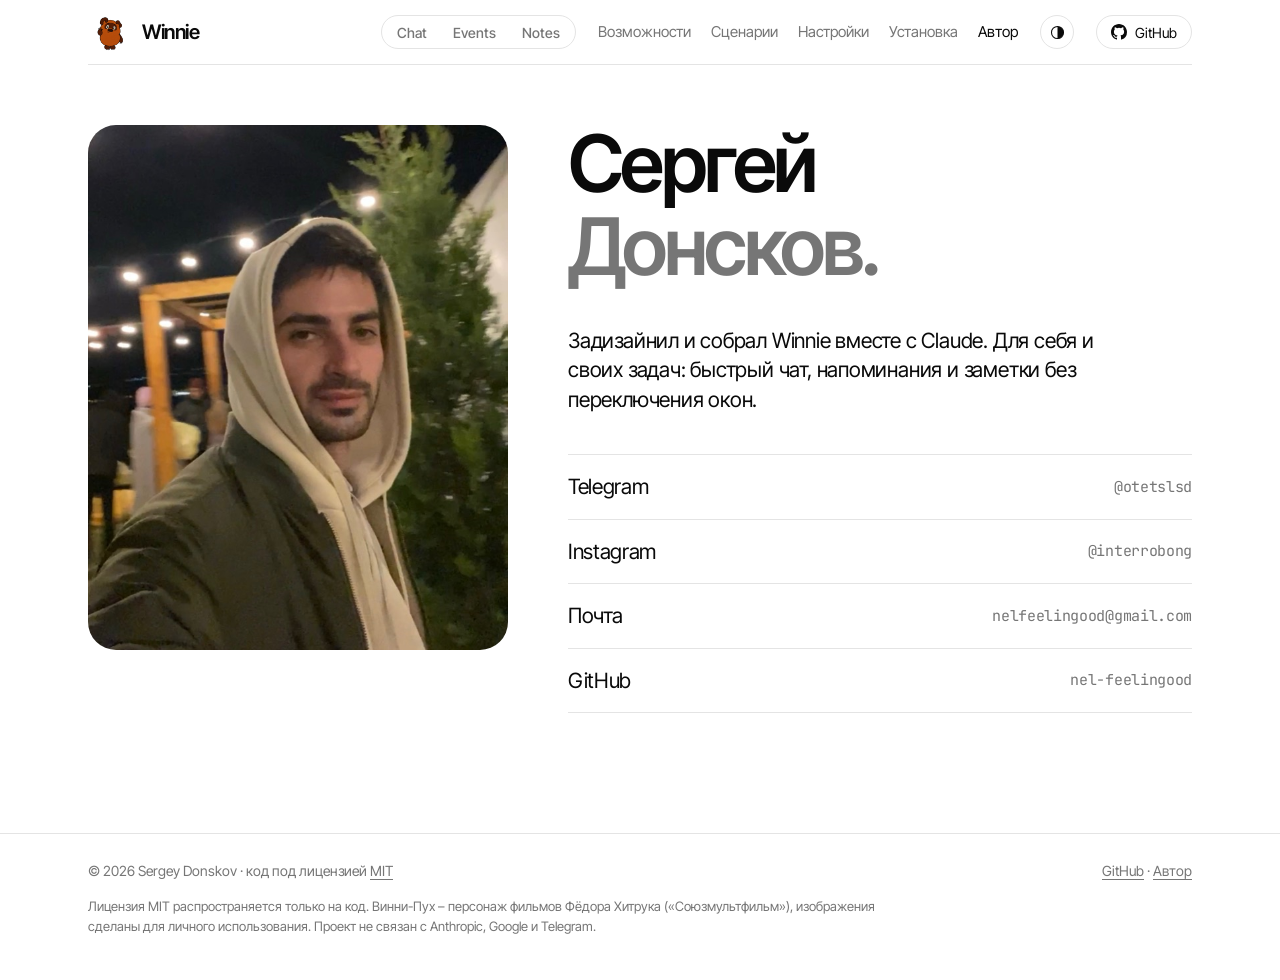
==== commit 74cf505e: "Larger logo bear in the header Co-Authored-By: Claude Fable 5.1 <noreply@anthropic.com>" ====
--- a/docs/about.html
+++ b/docs/about.html
@@ -19,7 +19,7 @@
 <body>
 <div class="w">
   <header class="top">
-    <a class="brand" href="index.html"><img src="images/favicon.png" alt="">Winnie</a>
+    <a class="brand" href="index.html"><img src="images/logo.png" alt="" width="44" height="44">Winnie</a>
     <nav class="seg compact" aria-label="Вкладки приложения"><a href="chat.html">Chat</a><a href="events.html">Events</a><a href="notes.html">Notes</a></nav>
     <nav class="top-links"><a href="features.html">Возможности</a><a href="usecases.html">Сценарии</a><a href="settings.html">Настройки</a><a href="install.html">Установка</a><a href="about.html" class="on">Автор</a></nav>
     <button class="pill icon" id="theme" type="button" aria-label="Тема: как в системе"></button>
--- a/docs/style.css
+++ b/docs/style.css
@@ -23,9 +23,9 @@
 :focus-visible { outline: 2px solid var(--acc); outline-offset: 2px; }
 
 /* ---------- Header ---------- */
-.top { display: flex; align-items: center; gap: 22px; padding: 16px 0; border-bottom: 1px solid var(--line); font-size: 15px; }
-.brand { display: flex; align-items: center; gap: 8px; font-weight: 600; font-size: 17px; text-decoration: none; margin-right: auto; }
-.brand img { width: 28px; height: 28px; object-fit: contain; }
+.top { display: flex; align-items: center; gap: 22px; padding: 10px 0; border-bottom: 1px solid var(--line); font-size: 15px; }
+.brand { display: flex; align-items: center; gap: 10px; font-weight: 600; font-size: 20px; letter-spacing: -.02em; text-decoration: none; margin-right: auto; }
+.brand img { width: 44px; height: 44px; object-fit: contain; }
 .seg { display: inline-flex; padding: 3px; border: 1px solid var(--line); border-radius: 999px; }
 .seg a, .seg button { border: 0; background: none; border-radius: 999px; padding: 6px 15px; font-weight: 500; text-decoration: none; color: var(--soft); transition: color .2s, background .2s; }
 .seg a:not(.on):hover, .seg button:not([aria-selected="true"]):hover { color: var(--ink); }
@@ -123,7 +123,6 @@
                background: none; border: 0; border-bottom: 1px solid var(--line); }
 .list button:last-child { border-bottom: 0; }
 .list .ico { grid-row: 1 / span 2; font-size: 30px; line-height: 1; }
-.list button:focus-visible { outline-offset: -3px; }
 .list b { align-self: end; font-size: 21px; font-weight: 600; letter-spacing: -.02em; color: var(--soft); transition: color .2s; }
 .list [aria-selected="true"] b, .list button:hover b { color: var(--ink); }
 .list small { grid-column: 2; font-size: 14.5px; line-height: 1.35; color: var(--soft); }
@@ -147,7 +146,21 @@
 @keyframes pop { from { opacity: 0; transform: translateY(8px); } }
 .stage-pet { position: absolute; right: 20px; bottom: 14px; width: 190px; }
 @media (max-width: 820px) { .stage-pet { width: 120px; } .out { padding-right: 0; } .stage { padding-bottom: 150px; } }
-@media (max-width: 820px) { .cases { grid-template-columns: 1fr; } .list { border-right: 0; border-bottom: 1px solid var(--line); } .list button { padding: 13px 18px; } .list b { font-size: 18px; } }
+.list button:focus-visible { outline: none; }
+.list button:focus-visible b { text-decoration: underline; text-decoration-thickness: 1px; text-underline-offset: 4px; }
+/* Phones: the preview on top, the scenarios as a row of tabs that scrolls sideways under it. */
+@media (max-width: 820px) {
+  .cases { display: flex; flex-direction: column; }
+  .stage { order: 1; min-height: 0; height: 400px; overflow: hidden; }
+  .list { order: 2; flex-direction: row; overflow-x: auto; border-right: 0; border-top: 1px solid var(--line); scroll-snap-type: x proximity; scrollbar-width: none; overscroll-behavior-x: contain; }
+  .list::-webkit-scrollbar { display: none; }
+  .list button { flex: 0 0 236px; grid-template-columns: 34px 1fr; gap: 1px 12px; align-content: center; padding: 14px 16px; border-bottom: 0; border-right: 1px solid var(--line); scroll-snap-align: center; }
+  .list button:last-child { border-right: 0; }
+  .list .ico { font-size: 26px; }
+  .list b { font-size: 17px; }
+  .list small { font-size: 13.5px; }
+}
+}
 
 /* 02 — three tabs */
 .tabs-demo { display: grid; grid-template-columns: 1fr minmax(260px, 380px); }
